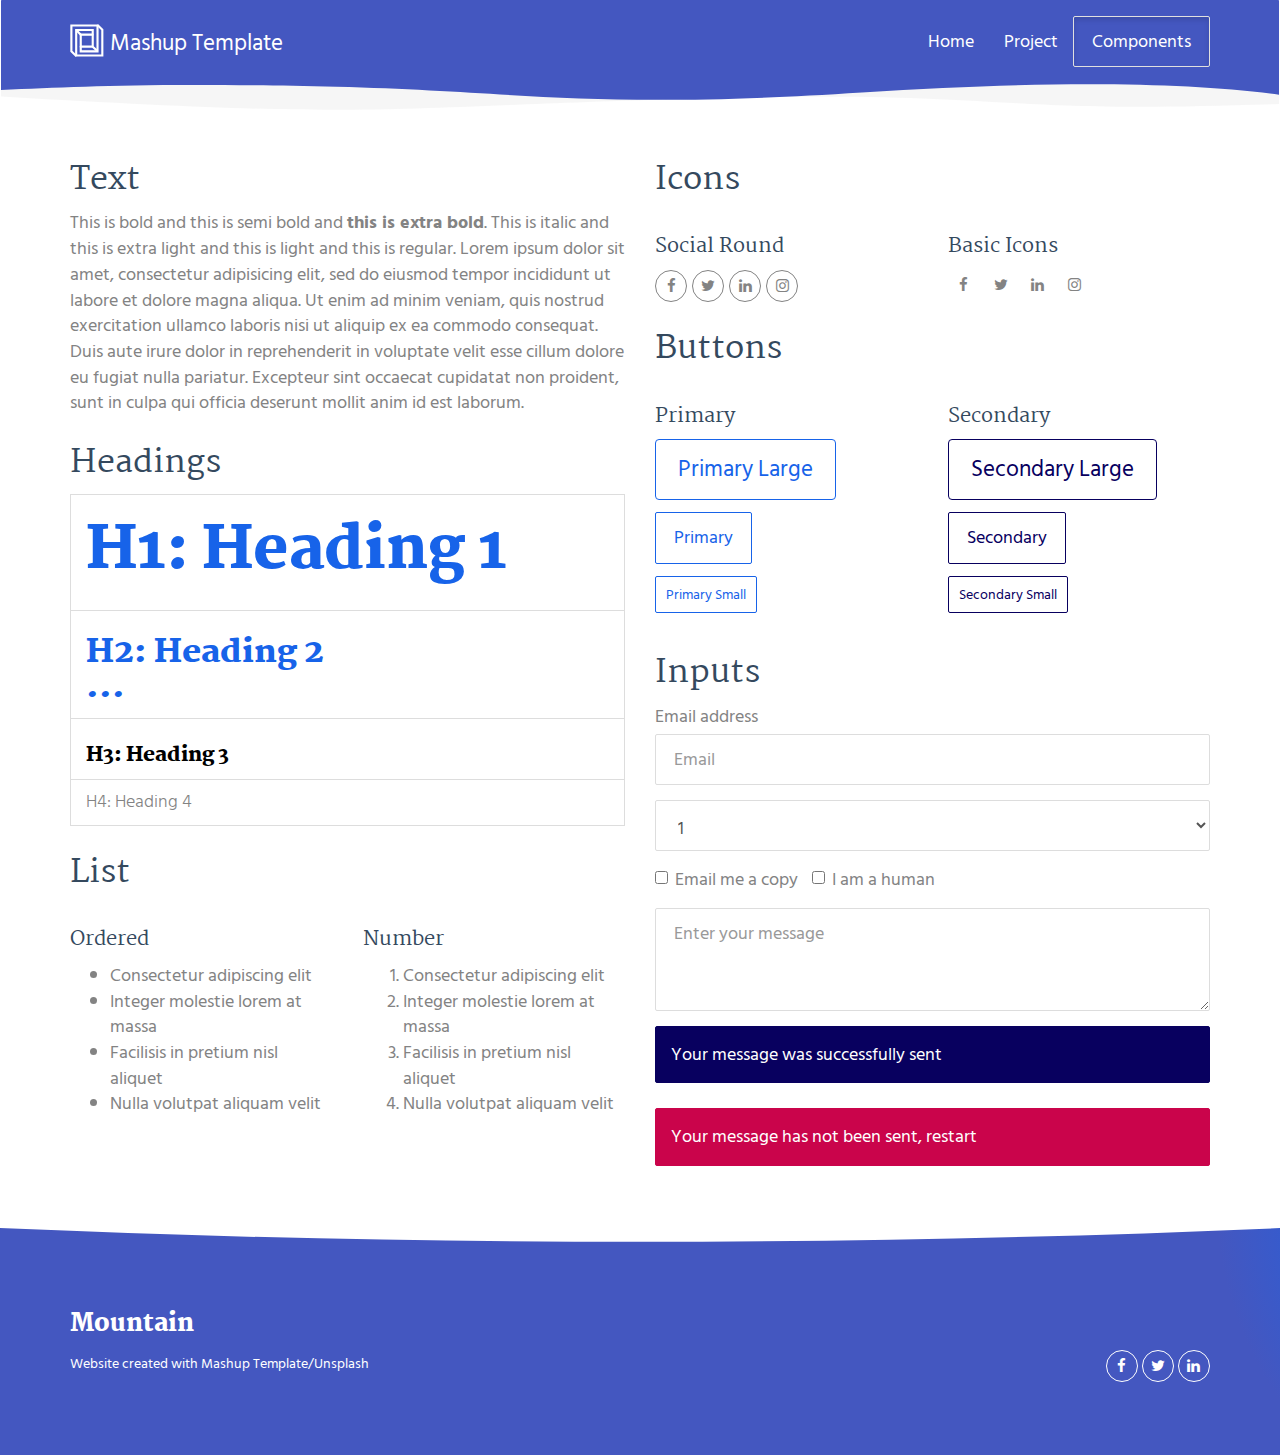
==== components.html @ 663bddb2 "commit 1" ====
<!DOCTYPE html>
<html lang="en">

<head>
  <meta charset="UTF-8">
  <meta content="IE=edge" http-equiv="X-UA-Compatible">
  <meta content="width=device-width,initial-scale=1" name="viewport">
  <meta content="description" name="description">
  <meta name="google" content="notranslate" />
  <meta content="Mashup templates have been developped by Orson.io team" name="author">

  <!-- Disable tap highlight on IE -->
  <meta name="msapplication-tap-highlight" content="no">
  
  
  <link rel="apple-touch-icon" sizes="180x180" href="./assets/apple-icon-180x180.png">
  <link href="./assets/favicon.ico" rel="icon">

  <link href="" rel="stylesheet">


  <title>Title page</title>

<link href="./main.550dcf66.css" rel="stylesheet"></head>

<body> <!-- Add your content of header -->
<header>
  <nav class="navbar navbar-default active">
    <div class="container">
      <div class="navbar-header">
        <button type="button" class="navbar-toggle collapsed" data-toggle="collapse" data-target="#navbar-collapse" aria-expanded="false">
          <span class="sr-only">Toggle navigation</span>
          <span class="icon-bar"></span>
          <span class="icon-bar"></span>
          <span class="icon-bar"></span>
        </button>
        <a class="navbar-brand" href="./index.html" title="">
          <img src="./assets/images/mashup-icon.svg" class="navbar-logo-img" alt="">
          Mashup Template
        </a>
      </div>

      <div class="collapse navbar-collapse" id="navbar-collapse">
        <ul class="nav navbar-nav navbar-right">
          <li><a href="./index.html" title="">Home</a></li>
          <li><a href="./project.html" title="">Project</a></li>
          <li>
            <p>
              <a href="./components.html" class="btn btn-default navbar-btn" title="">Components</a>
            </p>
          </li>

        </ul>
      </div> 
    </div>
  </nav>
</header>

<!-- Add your site or app content here -->
  <div class="container">
    <div class="row">
      <div class="col-xs-12 col-md-6">

        <div class="template-example">
          <h2 class="template-title-example">Text</h2>
          <p>This is bold and this is semi bold and <b>this is extra bold</b>. This is italic and this is extra light and this is light
          and this is regular. Lorem ipsum dolor sit amet, consectetur adipisicing elit, sed do eiusmod
          tempor incididunt ut labore et dolore magna aliqua. Ut enim ad minim veniam,
          quis nostrud exercitation ullamco laboris nisi ut aliquip ex ea commodo
          consequat. Duis aute irure dolor in reprehenderit in voluptate velit esse
          cillum dolore eu fugiat nulla pariatur. Excepteur sint occaecat cupidatat non
          proident, sunt in culpa qui officia deserunt mollit anim id est laborum.
          </p>
        </div>

        <div class="template-example">
          <h2 class="template-title-example">Headings</h2>
          
          <table class="table table-bordered">
            <tr><td><h1>H1: Heading 1</h1></td></tr>
            <tr><td><h2>H2: Heading 2</h2></td></tr>
            <tr><td><h3>H3: Heading 3</h3></td></tr>
            <tr><td><h4>H4: Heading 4</h4></td></tr>
          </table>
        </div>

        <div class="template-example">
          <h2 class="template-title-example">List</h2>
          <div class="row">
            <div class="col-md-6">
              <h3 class="template-title-example">Ordered</h3>
              <ul>
                <li>Consectetur adipiscing elit</li>
                <li>Integer molestie lorem at massa</li>
                <li>Facilisis in pretium nisl aliquet</li>
                <li>Nulla volutpat aliquam velit</li>
              </ul>
            </div>
            <div class="col-md-6">
              <h3 class="template-title-example">Number</h3>
              <ol>
                <li>Consectetur adipiscing elit</li>
                <li>Integer molestie lorem at massa</li>
                <li>Facilisis in pretium nisl aliquet</li>
                <li>Nulla volutpat aliquam velit</li>
              </ol>
            </div>
          </div>
        </div>

        
      </div>

      <div class="col-xs-12 col-md-6">
        <div class="template-example">
          <h2 class="template-title-example">Icons</h2>
          
          <div class="row">
            <div class="col-md-6">
              <h3 class="template-title-example">Social Round</h2>
              <ul class="list-icons">
                <li>
                  <a href="" class="social-round-icon fa-icon">
                    <i class="fa fa-facebook"></i>
                  </a>
                </li>
                <li>
                  <a href="" class="social-round-icon fa-icon">
                    <i class="fa fa-twitter"></i>
                  </a>
                </li>
                <li>
                  <a href="" class="social-round-icon fa-icon">
                    <i class="fa fa-linkedin"></i>
                  </a>
                </li>
                <li>
                  <a href="" class="social-round-icon fa-icon">
                    <i class="fa fa-instagram"></i>
                  </a>
                </li>
              </ul>
            </div>
            <div class="col-md-6">
               <h3 class="template-title-example">Basic Icons</h2>
                <ul class="list-icons">
                  <li>
                    <span class="fa-icon">
                      <i class="fa fa-facebook"></i>
                    </span>
                  </li>
                  <li>
                    <span class="fa-icon">
                      <i class="fa fa-twitter"></i>
                    </span>
                  </li>
                  <li>
                    <span class="fa-icon">
                      <i class="fa fa-linkedin"></i>
                    </span>
                  </li>
                  <li>
                    <span class="fa-icon">
                      <i class="fa fa-instagram"></i>
                    </span>
                  </li>
                </ul>
            </div>

          </div>


          


        </div>

        <div class="template-example">
          <h2 class="template-title-example">Buttons</h2>
          <div class="row">
            <div class="col-md-6">
              <h3 class="template-title-example">Primary</h2>
              <div class="row">
                  <div class="col-md-6">
                  <p><a href="" class="btn btn-primary btn-lg">Primary Large</a></p>
                  <p><a href="" class="btn btn-primary">Primary </a></p>
                  <p><a href="" class="btn btn-primary btn-sm">Primary Small</a></p>
                </div>
              </div>

            </div>

            <div class="col-md-6">
              <h3 class="template-title-example">Secondary</h2>
              <div class="row">
                  <div class="col-md-6">
                  <p><a href="" class="btn btn-info btn-lg">Secondary Large</a></p>
                  <p><a href="" class="btn btn-info">Secondary </a></p>
                  <p><a href="" class="btn btn-info btn-sm">Secondary Small</a></p>
                </div>
              </div>
            </div>
          </div>
        </div>
        
        <div class="template-example">
          <h2 class="template-title-example">Inputs</h2>

            <div class="form-group">
              <label for="exampleInputEmail1">Email address</label>
              <input type="email" class="form-control" id="exampleInputEmail1" placeholder="Email">
            </div>

            <div class="form-group">
              <select class="form-control">
                <option>1</option>
                <option>2</option>
                <option>3</option>
                <option>4</option>
                <option>5</option>
              </select>
            </div>

            <div class="form-group">
              <label class="checkbox-inline">
                <input 
                type="checkbox" id="inlineCheckbox1" value="option1"> Email me a copy
              </label>
              <label class="checkbox-inline">
                <input type="checkbox" id="inlineCheckbox2" value="option2"> I am a human
              </label>
            </div>

            <div class="form-group">
              <textarea class="form-control" rows="3" placeholder="Enter your message"></textarea>
            </div>
            
            <div class="alert alert-success" role="alert">Your message was successfully sent</div>
            <div class="alert alert-danger" role="alert">Your message has not been sent, restart</div>
        </div>




      </div>
    </div>
  </div>

<footer class="footer-container white-text-container">
  <div class="container">
    <div class="row">

     
      <div class="col-xs-12">
        <h3>Mountain</h3>

        <div class="row">
          <div class="col-xs-12 col-sm-7">
            <p><small>Website created with <a href="http://www.mashup-template.com/" title="Create website with free html template">Mashup Template</a>/<a href="https://www.unsplash.com/" title="Beautiful Free Images">Unsplash</a></small>
            </p>
          </div>
          <div class="col-xs-12 col-sm-5">
            <p class="text-right">
              <a href="https://facebook.com/" class="social-round-icon white-round-icon fa-icon" title="">
                <i class="fa fa-facebook" aria-hidden="true"></i>
              </a>
              <a href="https://twitter.com/" class="social-round-icon white-round-icon fa-icon" title="">
                <i class="fa fa-twitter" aria-hidden="true"></i>
              </a>
              <a href="https://www.linkedin.com/" class="social-round-icon white-round-icon fa-icon" title="">
                <i class="fa fa-linkedin" aria-hidden="true"></i>
              </a>
            </p>
          </div>
        </div>
        
        
      </div>
    </div>
  </div>
</footer>

<script>
  document.addEventListener("DOMContentLoaded", function (event) {
    navActivePage();
    scrollRevelation('.reveal');
  });
</script>

<!-- Google Analytics: change UA-XXXXX-X to be your site's ID 

<script>
  (function (i, s, o, g, r, a, m) {
    i['GoogleAnalyticsObject'] = r; i[r] = i[r] || function () {
      (i[r].q = i[r].q || []).push(arguments)
    }, i[r].l = 1 * new Date(); a = s.createElement(o),
      m = s.getElementsByTagName(o)[0]; a.async = 1; a.src = g; m.parentNode.insertBefore(a, m)
  })(window, document, 'script', '//www.google-analytics.com/analytics.js', 'ga');
  ga('create', 'UA-XXXXX-X', 'auto');
  ga('send', 'pageview');
</script>

--> <script type="text/javascript" src="./main.0cf8b554.js"></script></body>

</html>
---- main.550dcf66.css ----
@import url(https://fonts.googleapis.com/css?family=Hind+Siliguri:300,600|Martel:400,900);@import url(https://maxcdn.bootstrapcdn.com/font-awesome/4.7.0/css/font-awesome.min.css);/*!
 * Bootstrap v3.3.7 (http://getbootstrap.com)
 * Copyright 2011-2016 Twitter, Inc.
 * Licensed under MIT (https://github.com/twbs/bootstrap/blob/master/LICENSE)
 */
/*! normalize.css v3.0.3 | MIT License | github.com/necolas/normalize.css */html{font-family:sans-serif;-ms-text-size-adjust:100%;-webkit-text-size-adjust:100%}body{margin:0}article,aside,details,figcaption,figure,footer,header,hgroup,main,menu,nav,section,summary{display:block}audio,canvas,progress,video{display:inline-block;vertical-align:baseline}audio:not([controls]){display:none;height:0}[hidden],template{display:none}a{background-color:transparent}a:active,a:hover{outline:0}abbr[title]{border-bottom:1px dotted}b,strong{font-weight:700}dfn{font-style:italic}h1{font-size:2em;margin:.67em 0}mark{background:#ff0;color:#000}small{font-size:80%}sub,sup{font-size:75%;line-height:0;position:relative;vertical-align:baseline}sup{top:-.5em}sub{bottom:-.25em}img{border:0}svg:not(:root){overflow:hidden}figure{margin:1em 40px}hr{box-sizing:content-box;height:0}pre{overflow:auto}code,kbd,pre,samp{font-family:monospace,monospace;font-size:1em}button,input,optgroup,select,textarea{color:inherit;font:inherit;margin:0}button{overflow:visible}button,select{text-transform:none}button,html input[type=button],input[type=reset],input[type=submit]{-webkit-appearance:button;cursor:pointer}button[disabled],html input[disabled]{cursor:default}button::-moz-focus-inner,input::-moz-focus-inner{border:0;padding:0}input{line-height:normal}input[type=checkbox],input[type=radio]{box-sizing:border-box;padding:0}input[type=number]::-webkit-inner-spin-button,input[type=number]::-webkit-outer-spin-button{height:auto}input[type=search]{-webkit-appearance:textfield;box-sizing:content-box}input[type=search]::-webkit-search-cancel-button,input[type=search]::-webkit-search-decoration{-webkit-appearance:none}fieldset{border:1px solid silver;margin:0 2px;padding:.35em .625em .75em}textarea{overflow:auto}optgroup{font-weight:700}table{border-collapse:collapse;border-spacing:0}td,th{padding:0}

/*! Source: https://github.com/h5bp/html5-boilerplate/blob/master/src/css/main.css */@media print{*,:after,:before{background:transparent!important;color:#000!important;box-shadow:none!important;text-shadow:none!important}a,a:visited{text-decoration:underline}a[href]:after{content:" (" attr(href) ")"}abbr[title]:after{content:" (" attr(title) ")"}a[href^="#"]:after,a[href^="javascript:"]:after{content:""}blockquote,pre{border:1px solid #999;page-break-inside:avoid}thead{display:table-header-group}img,tr{page-break-inside:avoid}img{max-width:100%!important}h2,h3,p{orphans:3;widows:3}h2,h3{page-break-after:avoid}.navbar{display:none}.btn>.caret,.dropup>.btn>.caret{border-top-color:#000!important}.label{border:1px solid #000}.table{border-collapse:collapse!important}.table td,.table th{background-color:#fff!important}.table-bordered td,.table-bordered th{border:1px solid #ddd!important}}*,:after,:before{-webkit-box-sizing:border-box;-moz-box-sizing:border-box;box-sizing:border-box}html{font-size:10px;-webkit-tap-highlight-color:transparent}body{font-family:Hind Siliguri,Helvetica,Arial,sans-serif;font-size:18px;line-height:1.42857;color:#838383;background-color:#fff}button,input,select,textarea{font-family:inherit;font-size:inherit;line-height:inherit}a{color:#1763e9;text-decoration:none}a:focus,a:hover{color:#1045a4;text-decoration:underline}a:focus{outline:5px auto -webkit-focus-ring-color;outline-offset:-2px}figure{margin:0}img{vertical-align:middle}.img-responsive{display:block;max-width:100%;height:auto}.img-rounded{border-radius:4px}.img-thumbnail{padding:4px;line-height:1.42857;background-color:#fff;border:1px solid #ddd;border-radius:2px;-webkit-transition:all .2s ease-in-out;-o-transition:all .2s ease-in-out;transition:all .2s ease-in-out;display:inline-block;max-width:100%;height:auto}.img-circle{border-radius:50%}hr{margin-top:25px;margin-bottom:25px;border:0;border-top:1px solid #eee}.sr-only{position:absolute;width:1px;height:1px;margin:-1px;padding:0;overflow:hidden;clip:rect(0,0,0,0);border:0}.sr-only-focusable:active,.sr-only-focusable:focus{position:static;width:auto;height:auto;margin:0;overflow:visible;clip:auto}[role=button]{cursor:pointer}.h1,.h2,.h3,.h4,.h5,.h6,h1,h2,h3,h4,h5,h6{font-family:Martel,Times New Roman,Times,serif;font-weight:900;line-height:1.1;color:#1763e9}.h1 .small,.h1 small,.h2 .small,.h2 small,.h3 .small,.h3 small,.h4 .small,.h4 small,.h5 .small,.h5 small,.h6 .small,.h6 small,h1 .small,h1 small,h2 .small,h2 small,h3 .small,h3 small,h4 .small,h4 small,h5 .small,h5 small,h6 .small,h6 small{font-weight:400;line-height:1;color:#777}.h1,.h2,.h3,h1,h2,h3{margin-top:25px;margin-bottom:12.5px}.h1 .small,.h1 small,.h2 .small,.h2 small,.h3 .small,.h3 small,h1 .small,h1 small,h2 .small,h2 small,h3 .small,h3 small{font-size:65%}.h4,.h5,.h6,h4,h5,h6{margin-top:12.5px;margin-bottom:12.5px}.h4 .small,.h4 small,.h5 .small,.h5 small,.h6 .small,.h6 small,h4 .small,h4 small,h5 .small,h5 small,h6 .small,h6 small{font-size:75%}.h1,h1{font-size:59px}.h2,h2{font-size:31px}.h3,h3{font-size:24px}.h4,.h5,h4,h5{font-size:18px}.h6,h6{font-size:16px}p{margin:0 0 12.5px}.lead{margin-bottom:25px;font-size:20px;font-weight:300;line-height:1.4}@media (min-width:768px){.lead{font-size:27px}}.small,small{font-size:77%}.mark,mark{background-color:#fcf8e3;padding:.2em}.text-left{text-align:left}.text-right{text-align:right}.text-center{text-align:center}.text-justify{text-align:justify}.text-nowrap{white-space:nowrap}.text-lowercase{text-transform:lowercase}.initialism,.text-uppercase{text-transform:uppercase}.text-capitalize{text-transform:capitalize}.text-muted{color:#777}.text-primary{color:#1763e9}a.text-primary:focus,a.text-primary:hover{color:#124fbb}.text-success{color:#fff}a.text-success:focus,a.text-success:hover{color:#e6e6e6}.text-info{color:#31708f}a.text-info:focus,a.text-info:hover{color:#245269}.text-warning{color:#8a6d3b}a.text-warning:focus,a.text-warning:hover{color:#66512c}.text-danger{color:#fff}a.text-danger:focus,a.text-danger:hover{color:#e6e6e6}.bg-primary{color:#fff;background-color:#1763e9}a.bg-primary:focus,a.bg-primary:hover{background-color:#124fbb}.bg-success{background-color:#08005f}a.bg-success:focus,a.bg-success:hover{background-color:#04002c}.bg-info{background-color:#d9edf7}a.bg-info:focus,a.bg-info:hover{background-color:#afd9ee}.bg-warning{background-color:#fcf8e3}a.bg-warning:focus,a.bg-warning:hover{background-color:#f7ecb5}.bg-danger{background-color:#ca044b}a.bg-danger:focus,a.bg-danger:hover{background-color:#980338}.page-header{padding-bottom:11.5px;margin:50px 0 25px;border-bottom:1px solid #eee}ol,ul{margin-top:0;margin-bottom:12.5px}ol ol,ol ul,ul ol,ul ul{margin-bottom:0}.list-inline,.list-unstyled{padding-left:0;list-style:none}.list-inline{margin-left:-5px}.list-inline>li{display:inline-block;padding-left:5px;padding-right:5px}dl{margin-top:0;margin-bottom:25px}dd,dt{line-height:1.42857}dt{font-weight:700}dd{margin-left:0}.dl-horizontal dd:after,.dl-horizontal dd:before{content:" ";display:table}.dl-horizontal dd:after{clear:both}@media (min-width:768px){.dl-horizontal dt{float:left;width:160px;clear:left;text-align:right;overflow:hidden;text-overflow:ellipsis;white-space:nowrap}.dl-horizontal dd{margin-left:180px}}abbr[data-original-title],abbr[title]{cursor:help;border-bottom:1px dotted #777}.initialism{font-size:90%}blockquote{padding:12.5px 25px;margin:0 0 25px;font-size:22.5px;border-left:5px solid #eee}blockquote ol:last-child,blockquote p:last-child,blockquote ul:last-child{margin-bottom:0}blockquote .small,blockquote footer,blockquote small{display:block;font-size:80%;line-height:1.42857;color:#777}blockquote .small:before,blockquote footer:before,blockquote small:before{content:"\2014   \A0"}.blockquote-reverse,blockquote.pull-right{padding-right:15px;padding-left:0;border-right:5px solid #eee;border-left:0;text-align:right}.blockquote-reverse .small:before,.blockquote-reverse footer:before,.blockquote-reverse small:before,blockquote.pull-right .small:before,blockquote.pull-right footer:before,blockquote.pull-right small:before{content:""}.blockquote-reverse .small:after,.blockquote-reverse footer:after,.blockquote-reverse small:after,blockquote.pull-right .small:after,blockquote.pull-right footer:after,blockquote.pull-right small:after{content:"\A0   \2014"}address{margin-bottom:25px;font-style:normal;line-height:1.42857}code,kbd,pre,samp{font-family:Menlo,Monaco,Consolas,Courier New,monospace}code{color:#c7254e;background-color:#f9f2f4}code,kbd{padding:2px 4px;font-size:90%;border-radius:2px}kbd{color:#fff;background-color:#333;box-shadow:inset 0 -1px 0 rgba(0,0,0,.25)}kbd kbd{padding:0;font-size:100%;font-weight:700;box-shadow:none}pre{display:block;padding:12px;margin:0 0 12.5px;font-size:17px;line-height:1.42857;word-break:break-all;word-wrap:break-word;color:#333;background-color:#f5f5f5;border:1px solid #ccc;border-radius:2px}pre code{padding:0;font-size:inherit;color:inherit;white-space:pre-wrap;background-color:transparent;border-radius:0}.pre-scrollable{max-height:340px;overflow-y:scroll}.container{margin-right:auto;margin-left:auto;padding-left:15px;padding-right:15px}.container:after,.container:before{content:" ";display:table}.container:after{clear:both}@media (min-width:768px){.container{width:750px}}@media (min-width:992px){.container{width:970px}}@media (min-width:1200px){.container{width:1170px}}.container-fluid{margin-right:auto;margin-left:auto;padding-left:15px;padding-right:15px}.container-fluid:after,.container-fluid:before{content:" ";display:table}.container-fluid:after{clear:both}.row{margin-left:-15px;margin-right:-15px}.row:after,.row:before{content:" ";display:table}.row:after{clear:both}.col-lg-1,.col-lg-2,.col-lg-3,.col-lg-4,.col-lg-5,.col-lg-6,.col-lg-7,.col-lg-8,.col-lg-9,.col-lg-10,.col-lg-11,.col-lg-12,.col-md-1,.col-md-2,.col-md-3,.col-md-4,.col-md-5,.col-md-6,.col-md-7,.col-md-8,.col-md-9,.col-md-10,.col-md-11,.col-md-12,.col-sm-1,.col-sm-2,.col-sm-3,.col-sm-4,.col-sm-5,.col-sm-6,.col-sm-7,.col-sm-8,.col-sm-9,.col-sm-10,.col-sm-11,.col-sm-12,.col-xs-1,.col-xs-2,.col-xs-3,.col-xs-4,.col-xs-5,.col-xs-6,.col-xs-7,.col-xs-8,.col-xs-9,.col-xs-10,.col-xs-11,.col-xs-12{position:relative;min-height:1px;padding-left:15px;padding-right:15px}.col-xs-1,.col-xs-2,.col-xs-3,.col-xs-4,.col-xs-5,.col-xs-6,.col-xs-7,.col-xs-8,.col-xs-9,.col-xs-10,.col-xs-11,.col-xs-12{float:left}.col-xs-1{width:8.33333%}.col-xs-2{width:16.66667%}.col-xs-3{width:25%}.col-xs-4{width:33.33333%}.col-xs-5{width:41.66667%}.col-xs-6{width:50%}.col-xs-7{width:58.33333%}.col-xs-8{width:66.66667%}.col-xs-9{width:75%}.col-xs-10{width:83.33333%}.col-xs-11{width:91.66667%}.col-xs-12{width:100%}.col-xs-pull-0{right:auto}.col-xs-pull-1{right:8.33333%}.col-xs-pull-2{right:16.66667%}.col-xs-pull-3{right:25%}.col-xs-pull-4{right:33.33333%}.col-xs-pull-5{right:41.66667%}.col-xs-pull-6{right:50%}.col-xs-pull-7{right:58.33333%}.col-xs-pull-8{right:66.66667%}.col-xs-pull-9{right:75%}.col-xs-pull-10{right:83.33333%}.col-xs-pull-11{right:91.66667%}.col-xs-pull-12{right:100%}.col-xs-push-0{left:auto}.col-xs-push-1{left:8.33333%}.col-xs-push-2{left:16.66667%}.col-xs-push-3{left:25%}.col-xs-push-4{left:33.33333%}.col-xs-push-5{left:41.66667%}.col-xs-push-6{left:50%}.col-xs-push-7{left:58.33333%}.col-xs-push-8{left:66.66667%}.col-xs-push-9{left:75%}.col-xs-push-10{left:83.33333%}.col-xs-push-11{left:91.66667%}.col-xs-push-12{left:100%}.col-xs-offset-0{margin-left:0}.col-xs-offset-1{margin-left:8.33333%}.col-xs-offset-2{margin-left:16.66667%}.col-xs-offset-3{margin-left:25%}.col-xs-offset-4{margin-left:33.33333%}.col-xs-offset-5{margin-left:41.66667%}.col-xs-offset-6{margin-left:50%}.col-xs-offset-7{margin-left:58.33333%}.col-xs-offset-8{margin-left:66.66667%}.col-xs-offset-9{margin-left:75%}.col-xs-offset-10{margin-left:83.33333%}.col-xs-offset-11{margin-left:91.66667%}.col-xs-offset-12{margin-left:100%}@media (min-width:768px){.col-sm-1,.col-sm-2,.col-sm-3,.col-sm-4,.col-sm-5,.col-sm-6,.col-sm-7,.col-sm-8,.col-sm-9,.col-sm-10,.col-sm-11,.col-sm-12{float:left}.col-sm-1{width:8.33333%}.col-sm-2{width:16.66667%}.col-sm-3{width:25%}.col-sm-4{width:33.33333%}.col-sm-5{width:41.66667%}.col-sm-6{width:50%}.col-sm-7{width:58.33333%}.col-sm-8{width:66.66667%}.col-sm-9{width:75%}.col-sm-10{width:83.33333%}.col-sm-11{width:91.66667%}.col-sm-12{width:100%}.col-sm-pull-0{right:auto}.col-sm-pull-1{right:8.33333%}.col-sm-pull-2{right:16.66667%}.col-sm-pull-3{right:25%}.col-sm-pull-4{right:33.33333%}.col-sm-pull-5{right:41.66667%}.col-sm-pull-6{right:50%}.col-sm-pull-7{right:58.33333%}.col-sm-pull-8{right:66.66667%}.col-sm-pull-9{right:75%}.col-sm-pull-10{right:83.33333%}.col-sm-pull-11{right:91.66667%}.col-sm-pull-12{right:100%}.col-sm-push-0{left:auto}.col-sm-push-1{left:8.33333%}.col-sm-push-2{left:16.66667%}.col-sm-push-3{left:25%}.col-sm-push-4{left:33.33333%}.col-sm-push-5{left:41.66667%}.col-sm-push-6{left:50%}.col-sm-push-7{left:58.33333%}.col-sm-push-8{left:66.66667%}.col-sm-push-9{left:75%}.col-sm-push-10{left:83.33333%}.col-sm-push-11{left:91.66667%}.col-sm-push-12{left:100%}.col-sm-offset-0{margin-left:0}.col-sm-offset-1{margin-left:8.33333%}.col-sm-offset-2{margin-left:16.66667%}.col-sm-offset-3{margin-left:25%}.col-sm-offset-4{margin-left:33.33333%}.col-sm-offset-5{margin-left:41.66667%}.col-sm-offset-6{margin-left:50%}.col-sm-offset-7{margin-left:58.33333%}.col-sm-offset-8{margin-left:66.66667%}.col-sm-offset-9{margin-left:75%}.col-sm-offset-10{margin-left:83.33333%}.col-sm-offset-11{margin-left:91.66667%}.col-sm-offset-12{margin-left:100%}}@media (min-width:992px){.col-md-1,.col-md-2,.col-md-3,.col-md-4,.col-md-5,.col-md-6,.col-md-7,.col-md-8,.col-md-9,.col-md-10,.col-md-11,.col-md-12{float:left}.col-md-1{width:8.33333%}.col-md-2{width:16.66667%}.col-md-3{width:25%}.col-md-4{width:33.33333%}.col-md-5{width:41.66667%}.col-md-6{width:50%}.col-md-7{width:58.33333%}.col-md-8{width:66.66667%}.col-md-9{width:75%}.col-md-10{width:83.33333%}.col-md-11{width:91.66667%}.col-md-12{width:100%}.col-md-pull-0{right:auto}.col-md-pull-1{right:8.33333%}.col-md-pull-2{right:16.66667%}.col-md-pull-3{right:25%}.col-md-pull-4{right:33.33333%}.col-md-pull-5{right:41.66667%}.col-md-pull-6{right:50%}.col-md-pull-7{right:58.33333%}.col-md-pull-8{right:66.66667%}.col-md-pull-9{right:75%}.col-md-pull-10{right:83.33333%}.col-md-pull-11{right:91.66667%}.col-md-pull-12{right:100%}.col-md-push-0{left:auto}.col-md-push-1{left:8.33333%}.col-md-push-2{left:16.66667%}.col-md-push-3{left:25%}.col-md-push-4{left:33.33333%}.col-md-push-5{left:41.66667%}.col-md-push-6{left:50%}.col-md-push-7{left:58.33333%}.col-md-push-8{left:66.66667%}.col-md-push-9{left:75%}.col-md-push-10{left:83.33333%}.col-md-push-11{left:91.66667%}.col-md-push-12{left:100%}.col-md-offset-0{margin-left:0}.col-md-offset-1{margin-left:8.33333%}.col-md-offset-2{margin-left:16.66667%}.col-md-offset-3{margin-left:25%}.col-md-offset-4{margin-left:33.33333%}.col-md-offset-5{margin-left:41.66667%}.col-md-offset-6{margin-left:50%}.col-md-offset-7{margin-left:58.33333%}.col-md-offset-8{margin-left:66.66667%}.col-md-offset-9{margin-left:75%}.col-md-offset-10{margin-left:83.33333%}.col-md-offset-11{margin-left:91.66667%}.col-md-offset-12{margin-left:100%}}@media (min-width:1200px){.col-lg-1,.col-lg-2,.col-lg-3,.col-lg-4,.col-lg-5,.col-lg-6,.col-lg-7,.col-lg-8,.col-lg-9,.col-lg-10,.col-lg-11,.col-lg-12{float:left}.col-lg-1{width:8.33333%}.col-lg-2{width:16.66667%}.col-lg-3{width:25%}.col-lg-4{width:33.33333%}.col-lg-5{width:41.66667%}.col-lg-6{width:50%}.col-lg-7{width:58.33333%}.col-lg-8{width:66.66667%}.col-lg-9{width:75%}.col-lg-10{width:83.33333%}.col-lg-11{width:91.66667%}.col-lg-12{width:100%}.col-lg-pull-0{right:auto}.col-lg-pull-1{right:8.33333%}.col-lg-pull-2{right:16.66667%}.col-lg-pull-3{right:25%}.col-lg-pull-4{right:33.33333%}.col-lg-pull-5{right:41.66667%}.col-lg-pull-6{right:50%}.col-lg-pull-7{right:58.33333%}.col-lg-pull-8{right:66.66667%}.col-lg-pull-9{right:75%}.col-lg-pull-10{right:83.33333%}.col-lg-pull-11{right:91.66667%}.col-lg-pull-12{right:100%}.col-lg-push-0{left:auto}.col-lg-push-1{left:8.33333%}.col-lg-push-2{left:16.66667%}.col-lg-push-3{left:25%}.col-lg-push-4{left:33.33333%}.col-lg-push-5{left:41.66667%}.col-lg-push-6{left:50%}.col-lg-push-7{left:58.33333%}.col-lg-push-8{left:66.66667%}.col-lg-push-9{left:75%}.col-lg-push-10{left:83.33333%}.col-lg-push-11{left:91.66667%}.col-lg-push-12{left:100%}.col-lg-offset-0{margin-left:0}.col-lg-offset-1{margin-left:8.33333%}.col-lg-offset-2{margin-left:16.66667%}.col-lg-offset-3{margin-left:25%}.col-lg-offset-4{margin-left:33.33333%}.col-lg-offset-5{margin-left:41.66667%}.col-lg-offset-6{margin-left:50%}.col-lg-offset-7{margin-left:58.33333%}.col-lg-offset-8{margin-left:66.66667%}.col-lg-offset-9{margin-left:75%}.col-lg-offset-10{margin-left:83.33333%}.col-lg-offset-11{margin-left:91.66667%}.col-lg-offset-12{margin-left:100%}}table{background-color:transparent}caption{padding-top:8px;padding-bottom:8px;color:#777}caption,th{text-align:left}.table{width:100%;max-width:100%;margin-bottom:25px}.table>tbody>tr>td,.table>tbody>tr>th,.table>tfoot>tr>td,.table>tfoot>tr>th,.table>thead>tr>td,.table>thead>tr>th{padding:8px;line-height:1.42857;vertical-align:top;border-top:1px solid #ddd}.table>thead>tr>th{vertical-align:bottom;border-bottom:2px solid #ddd}.table>caption+thead>tr:first-child>td,.table>caption+thead>tr:first-child>th,.table>colgroup+thead>tr:first-child>td,.table>colgroup+thead>tr:first-child>th,.table>thead:first-child>tr:first-child>td,.table>thead:first-child>tr:first-child>th{border-top:0}.table>tbody+tbody{border-top:2px solid #ddd}.table .table{background-color:#fff}.table-condensed>tbody>tr>td,.table-condensed>tbody>tr>th,.table-condensed>tfoot>tr>td,.table-condensed>tfoot>tr>th,.table-condensed>thead>tr>td,.table-condensed>thead>tr>th{padding:5px}.table-bordered,.table-bordered>tbody>tr>td,.table-bordered>tbody>tr>th,.table-bordered>tfoot>tr>td,.table-bordered>tfoot>tr>th,.table-bordered>thead>tr>td,.table-bordered>thead>tr>th{border:1px solid #ddd}.table-bordered>thead>tr>td,.table-bordered>thead>tr>th{border-bottom-width:2px}.table-striped>tbody>tr:nth-of-type(odd){background-color:#f9f9f9}.table-hover>tbody>tr:hover{background-color:#f5f5f5}table col[class*=col-]{position:static;float:none;display:table-column}table td[class*=col-],table th[class*=col-]{position:static;float:none;display:table-cell}.table>tbody>tr.active>td,.table>tbody>tr.active>th,.table>tbody>tr>td.active,.table>tbody>tr>th.active,.table>tfoot>tr.active>td,.table>tfoot>tr.active>th,.table>tfoot>tr>td.active,.table>tfoot>tr>th.active,.table>thead>tr.active>td,.table>thead>tr.active>th,.table>thead>tr>td.active,.table>thead>tr>th.active{background-color:#f5f5f5}.table-hover>tbody>tr.active:hover>td,.table-hover>tbody>tr.active:hover>th,.table-hover>tbody>tr:hover>.active,.table-hover>tbody>tr>td.active:hover,.table-hover>tbody>tr>th.active:hover{background-color:#e8e8e8}.table>tbody>tr.success>td,.table>tbody>tr.success>th,.table>tbody>tr>td.success,.table>tbody>tr>th.success,.table>tfoot>tr.success>td,.table>tfoot>tr.success>th,.table>tfoot>tr>td.success,.table>tfoot>tr>th.success,.table>thead>tr.success>td,.table>thead>tr.success>th,.table>thead>tr>td.success,.table>thead>tr>th.success{background-color:#08005f}.table-hover>tbody>tr.success:hover>td,.table-hover>tbody>tr.success:hover>th,.table-hover>tbody>tr:hover>.success,.table-hover>tbody>tr>td.success:hover,.table-hover>tbody>tr>th.success:hover{background-color:#060046}.table>tbody>tr.info>td,.table>tbody>tr.info>th,.table>tbody>tr>td.info,.table>tbody>tr>th.info,.table>tfoot>tr.info>td,.table>tfoot>tr.info>th,.table>tfoot>tr>td.info,.table>tfoot>tr>th.info,.table>thead>tr.info>td,.table>thead>tr.info>th,.table>thead>tr>td.info,.table>thead>tr>th.info{background-color:#d9edf7}.table-hover>tbody>tr.info:hover>td,.table-hover>tbody>tr.info:hover>th,.table-hover>tbody>tr:hover>.info,.table-hover>tbody>tr>td.info:hover,.table-hover>tbody>tr>th.info:hover{background-color:#c4e3f3}.table>tbody>tr.warning>td,.table>tbody>tr.warning>th,.table>tbody>tr>td.warning,.table>tbody>tr>th.warning,.table>tfoot>tr.warning>td,.table>tfoot>tr.warning>th,.table>tfoot>tr>td.warning,.table>tfoot>tr>th.warning,.table>thead>tr.warning>td,.table>thead>tr.warning>th,.table>thead>tr>td.warning,.table>thead>tr>th.warning{background-color:#fcf8e3}.table-hover>tbody>tr.warning:hover>td,.table-hover>tbody>tr.warning:hover>th,.table-hover>tbody>tr:hover>.warning,.table-hover>tbody>tr>td.warning:hover,.table-hover>tbody>tr>th.warning:hover{background-color:#faf2cc}.table>tbody>tr.danger>td,.table>tbody>tr.danger>th,.table>tbody>tr>td.danger,.table>tbody>tr>th.danger,.table>tfoot>tr.danger>td,.table>tfoot>tr.danger>th,.table>tfoot>tr>td.danger,.table>tfoot>tr>th.danger,.table>thead>tr.danger>td,.table>thead>tr.danger>th,.table>thead>tr>td.danger,.table>thead>tr>th.danger{background-color:#ca044b}.table-hover>tbody>tr.danger:hover>td,.table-hover>tbody>tr.danger:hover>th,.table-hover>tbody>tr:hover>.danger,.table-hover>tbody>tr>td.danger:hover,.table-hover>tbody>tr>th.danger:hover{background-color:#b10442}.table-responsive{overflow-x:auto;min-height:.01%}@media screen and (max-width:767px){.table-responsive{width:100%;margin-bottom:18.75px;overflow-y:hidden;-ms-overflow-style:-ms-autohiding-scrollbar;border:1px solid #ddd}.table-responsive>.table{margin-bottom:0}.table-responsive>.table>tbody>tr>td,.table-responsive>.table>tbody>tr>th,.table-responsive>.table>tfoot>tr>td,.table-responsive>.table>tfoot>tr>th,.table-responsive>.table>thead>tr>td,.table-responsive>.table>thead>tr>th{white-space:nowrap}.table-responsive>.table-bordered{border:0}.table-responsive>.table-bordered>tbody>tr>td:first-child,.table-responsive>.table-bordered>tbody>tr>th:first-child,.table-responsive>.table-bordered>tfoot>tr>td:first-child,.table-responsive>.table-bordered>tfoot>tr>th:first-child,.table-responsive>.table-bordered>thead>tr>td:first-child,.table-responsive>.table-bordered>thead>tr>th:first-child{border-left:0}.table-responsive>.table-bordered>tbody>tr>td:last-child,.table-responsive>.table-bordered>tbody>tr>th:last-child,.table-responsive>.table-bordered>tfoot>tr>td:last-child,.table-responsive>.table-bordered>tfoot>tr>th:last-child,.table-responsive>.table-bordered>thead>tr>td:last-child,.table-responsive>.table-bordered>thead>tr>th:last-child{border-right:0}.table-responsive>.table-bordered>tbody>tr:last-child>td,.table-responsive>.table-bordered>tbody>tr:last-child>th,.table-responsive>.table-bordered>tfoot>tr:last-child>td,.table-responsive>.table-bordered>tfoot>tr:last-child>th{border-bottom:0}}fieldset{margin:0;min-width:0}fieldset,legend{padding:0;border:0}legend{display:block;width:100%;margin-bottom:25px;font-size:27px;line-height:inherit;color:#333;border-bottom:1px solid #e5e5e5}label{display:inline-block;max-width:100%;margin-bottom:5px;font-weight:700}input[type=search]{-webkit-box-sizing:border-box;-moz-box-sizing:border-box;box-sizing:border-box}input[type=checkbox],input[type=radio]{margin:4px 0 0;margin-top:1px\9;line-height:normal}input[type=file]{display:block}input[type=range]{display:block;width:100%}select[multiple],select[size]{height:auto}input[type=checkbox]:focus,input[type=file]:focus,input[type=radio]:focus{outline:5px auto -webkit-focus-ring-color;outline-offset:-2px}output{padding-top:13px}.form-control,output{display:block;font-size:18px;line-height:1.42857;color:#555}.form-control{width:100%;height:51px;padding:12px 18px;background-color:#fff;background-image:none;border:1px solid #ddd;border-radius:2px;-webkit-box-shadow:inset 0 1px 1px rgba(0,0,0,.075);box-shadow:inset 0 1px 1px rgba(0,0,0,.075);-webkit-transition:border-color .15s ease-in-out,box-shadow .15s ease-in-out;-o-transition:border-color ease-in-out .15s,box-shadow ease-in-out .15s;transition:border-color .15s ease-in-out,box-shadow .15s ease-in-out}.form-control:focus{border-color:#66afe9;-webkit-box-shadow:inset 0 1px 1px rgba(0,0,0,.075),0 0 8px rgba(102,175,233,.6);box-shadow:inset 0 1px 1px rgba(0,0,0,.075),0 0 8px rgba(102,175,233,.6)}.form-control::-moz-placeholder{color:#999;opacity:1}.form-control:-ms-input-placeholder{color:#999}.form-control::-webkit-input-placeholder{color:#999}.form-control::-ms-expand{border:0;background-color:transparent}.form-control[disabled],.form-control[readonly],fieldset[disabled] .form-control{background-color:#eee;opacity:1}.form-control[disabled],fieldset[disabled] .form-control{cursor:not-allowed}textarea.form-control{height:auto}input[type=search]{-webkit-appearance:none}@media screen and (-webkit-min-device-pixel-ratio:0){input[type=date].form-control,input[type=datetime-local].form-control,input[type=month].form-control,input[type=time].form-control{line-height:51px}.input-group-sm>.input-group-btn>input[type=date].btn,.input-group-sm>.input-group-btn>input[type=datetime-local].btn,.input-group-sm>.input-group-btn>input[type=month].btn,.input-group-sm>.input-group-btn>input[type=time].btn,.input-group-sm>input[type=date].form-control,.input-group-sm>input[type=date].input-group-addon,.input-group-sm>input[type=datetime-local].form-control,.input-group-sm>input[type=datetime-local].input-group-addon,.input-group-sm>input[type=month].form-control,.input-group-sm>input[type=month].input-group-addon,.input-group-sm>input[type=time].form-control,.input-group-sm>input[type=time].input-group-addon,.input-group-sm input[type=date],.input-group-sm input[type=datetime-local],.input-group-sm input[type=month],.input-group-sm input[type=time],input[type=date].input-sm,input[type=datetime-local].input-sm,input[type=month].input-sm,input[type=time].input-sm{line-height:37px}.input-group-lg>.input-group-btn>input[type=date].btn,.input-group-lg>.input-group-btn>input[type=datetime-local].btn,.input-group-lg>.input-group-btn>input[type=month].btn,.input-group-lg>.input-group-btn>input[type=time].btn,.input-group-lg>input[type=date].form-control,.input-group-lg>input[type=date].input-group-addon,.input-group-lg>input[type=datetime-local].form-control,.input-group-lg>input[type=datetime-local].input-group-addon,.input-group-lg>input[type=month].form-control,.input-group-lg>input[type=month].input-group-addon,.input-group-lg>input[type=time].form-control,.input-group-lg>input[type=time].input-group-addon,.input-group-lg input[type=date],.input-group-lg input[type=datetime-local],.input-group-lg input[type=month],.input-group-lg input[type=time],input[type=date].input-lg,input[type=datetime-local].input-lg,input[type=month].input-lg,input[type=time].input-lg{line-height:61px}}.form-group{margin-bottom:15px}.checkbox,.radio{position:relative;display:block;margin-top:10px;margin-bottom:10px}.checkbox label,.radio label{min-height:25px;padding-left:20px;margin-bottom:0;font-weight:400;cursor:pointer}.checkbox-inline input[type=checkbox],.checkbox input[type=checkbox],.radio-inline input[type=radio],.radio input[type=radio]{position:absolute;margin-left:-20px;margin-top:4px\9}.checkbox+.checkbox,.radio+.radio{margin-top:-5px}.checkbox-inline,.radio-inline{position:relative;display:inline-block;padding-left:20px;margin-bottom:0;vertical-align:middle;font-weight:400;cursor:pointer}.checkbox-inline+.checkbox-inline,.radio-inline+.radio-inline{margin-top:0;margin-left:10px}.checkbox-inline.disabled,.checkbox.disabled label,.radio-inline.disabled,.radio.disabled label,fieldset[disabled] .checkbox-inline,fieldset[disabled] .checkbox label,fieldset[disabled] .radio-inline,fieldset[disabled] .radio label,fieldset[disabled] input[type=checkbox],fieldset[disabled] input[type=radio],input[type=checkbox].disabled,input[type=checkbox][disabled],input[type=radio].disabled,input[type=radio][disabled]{cursor:not-allowed}.form-control-static{padding-top:13px;padding-bottom:13px;margin-bottom:0;min-height:43px}.form-control-static.input-lg,.form-control-static.input-sm,.input-group-lg>.form-control-static.form-control,.input-group-lg>.form-control-static.input-group-addon,.input-group-lg>.input-group-btn>.form-control-static.btn,.input-group-sm>.form-control-static.form-control,.input-group-sm>.form-control-static.input-group-addon,.input-group-sm>.input-group-btn>.form-control-static.btn{padding-left:0;padding-right:0}.input-group-sm>.form-control,.input-group-sm>.input-group-addon,.input-group-sm>.input-group-btn>.btn,.input-sm{height:37px;padding:7px 10px;font-size:14px;line-height:1.5;border-radius:2px}.input-group-sm>.input-group-btn>select.btn,.input-group-sm>select.form-control,.input-group-sm>select.input-group-addon,select.input-sm{height:37px;line-height:37px}.input-group-sm>.input-group-btn>select[multiple].btn,.input-group-sm>.input-group-btn>textarea.btn,.input-group-sm>select[multiple].form-control,.input-group-sm>select[multiple].input-group-addon,.input-group-sm>textarea.form-control,.input-group-sm>textarea.input-group-addon,select[multiple].input-sm,textarea.input-sm{height:auto}.form-group-sm .form-control{height:37px;padding:7px 10px;font-size:14px;line-height:1.5;border-radius:2px}.form-group-sm select.form-control{height:37px;line-height:37px}.form-group-sm select[multiple].form-control,.form-group-sm textarea.form-control{height:auto}.form-group-sm .form-control-static{height:37px;min-height:39px;padding:8px 10px;font-size:14px;line-height:1.5}.input-group-lg>.form-control,.input-group-lg>.input-group-addon,.input-group-lg>.input-group-btn>.btn,.input-lg{height:61px;padding:14px 22px;font-size:23px;line-height:1.33333;border-radius:4px}.input-group-lg>.input-group-btn>select.btn,.input-group-lg>select.form-control,.input-group-lg>select.input-group-addon,select.input-lg{height:61px;line-height:61px}.input-group-lg>.input-group-btn>select[multiple].btn,.input-group-lg>.input-group-btn>textarea.btn,.input-group-lg>select[multiple].form-control,.input-group-lg>select[multiple].input-group-addon,.input-group-lg>textarea.form-control,.input-group-lg>textarea.input-group-addon,select[multiple].input-lg,textarea.input-lg{height:auto}.form-group-lg .form-control{height:61px;padding:14px 22px;font-size:23px;line-height:1.33333;border-radius:4px}.form-group-lg select.form-control{height:61px;line-height:61px}.form-group-lg select[multiple].form-control,.form-group-lg textarea.form-control{height:auto}.form-group-lg .form-control-static{height:61px;min-height:48px;padding:15px 22px;font-size:23px;line-height:1.33333}.has-feedback{position:relative}.has-feedback .form-control{padding-right:63.75px}.form-control-feedback{position:absolute;top:0;right:0;z-index:2;display:block;width:51px;height:51px;line-height:51px;text-align:center;pointer-events:none}.form-group-lg .form-control+.form-control-feedback,.input-group-lg+.form-control-feedback,.input-group-lg>.form-control+.form-control-feedback,.input-group-lg>.input-group-addon+.form-control-feedback,.input-group-lg>.input-group-btn>.btn+.form-control-feedback,.input-lg+.form-control-feedback{width:61px;height:61px;line-height:61px}.form-group-sm .form-control+.form-control-feedback,.input-group-sm+.form-control-feedback,.input-group-sm>.form-control+.form-control-feedback,.input-group-sm>.input-group-addon+.form-control-feedback,.input-group-sm>.input-group-btn>.btn+.form-control-feedback,.input-sm+.form-control-feedback{width:37px;height:37px;line-height:37px}.has-success .checkbox,.has-success .checkbox-inline,.has-success.checkbox-inline label,.has-success.checkbox label,.has-success .control-label,.has-success .help-block,.has-success .radio,.has-success .radio-inline,.has-success.radio-inline label,.has-success.radio label{color:#fff}.has-success .form-control{border-color:#fff;-webkit-box-shadow:inset 0 1px 1px rgba(0,0,0,.075);box-shadow:inset 0 1px 1px rgba(0,0,0,.075)}.has-success .form-control:focus{border-color:#e6e6e6;-webkit-box-shadow:inset 0 1px 1px rgba(0,0,0,.075),0 0 6px #fff;box-shadow:inset 0 1px 1px rgba(0,0,0,.075),0 0 6px #fff}.has-success .input-group-addon{color:#fff;border-color:#fff;background-color:#08005f}.has-success .form-control-feedback{color:#fff}.has-warning .checkbox,.has-warning .checkbox-inline,.has-warning.checkbox-inline label,.has-warning.checkbox label,.has-warning .control-label,.has-warning .help-block,.has-warning .radio,.has-warning .radio-inline,.has-warning.radio-inline label,.has-warning.radio label{color:#8a6d3b}.has-warning .form-control{border-color:#8a6d3b;-webkit-box-shadow:inset 0 1px 1px rgba(0,0,0,.075);box-shadow:inset 0 1px 1px rgba(0,0,0,.075)}.has-warning .form-control:focus{border-color:#66512c;-webkit-box-shadow:inset 0 1px 1px rgba(0,0,0,.075),0 0 6px #c0a16b;box-shadow:inset 0 1px 1px rgba(0,0,0,.075),0 0 6px #c0a16b}.has-warning .input-group-addon{color:#8a6d3b;border-color:#8a6d3b;background-color:#fcf8e3}.has-warning .form-control-feedback{color:#8a6d3b}.has-error .checkbox,.has-error .checkbox-inline,.has-error.checkbox-inline label,.has-error.checkbox label,.has-error .control-label,.has-error .help-block,.has-error .radio,.has-error .radio-inline,.has-error.radio-inline label,.has-error.radio label{color:#fff}.has-error .form-control{border-color:#fff;-webkit-box-shadow:inset 0 1px 1px rgba(0,0,0,.075);box-shadow:inset 0 1px 1px rgba(0,0,0,.075)}.has-error .form-control:focus{border-color:#e6e6e6;-webkit-box-shadow:inset 0 1px 1px rgba(0,0,0,.075),0 0 6px #fff;box-shadow:inset 0 1px 1px rgba(0,0,0,.075),0 0 6px #fff}.has-error .input-group-addon{color:#fff;border-color:#fff;background-color:#ca044b}.has-error .form-control-feedback{color:#fff}.has-feedback label~.form-control-feedback{top:30px}.has-feedback label.sr-only~.form-control-feedback{top:0}.help-block{display:block;margin-top:5px;margin-bottom:10px;color:#c3c3c3}@media (min-width:768px){.form-inline .form-group{display:inline-block;margin-bottom:0;vertical-align:middle}.form-inline .form-control{display:inline-block;width:auto;vertical-align:middle}.form-inline .form-control-static{display:inline-block}.form-inline .input-group{display:inline-table;vertical-align:middle}.form-inline .input-group .form-control,.form-inline .input-group .input-group-addon,.form-inline .input-group .input-group-btn{width:auto}.form-inline .input-group>.form-control{width:100%}.form-inline .control-label{margin-bottom:0;vertical-align:middle}.form-inline .checkbox,.form-inline .radio{display:inline-block;margin-top:0;margin-bottom:0;vertical-align:middle}.form-inline .checkbox label,.form-inline .radio label{padding-left:0}.form-inline .checkbox input[type=checkbox],.form-inline .radio input[type=radio]{position:relative;margin-left:0}.form-inline .has-feedback .form-control-feedback{top:0}}.form-horizontal .checkbox,.form-horizontal .checkbox-inline,.form-horizontal .radio,.form-horizontal .radio-inline{margin-top:0;margin-bottom:0;padding-top:13px}.form-horizontal .checkbox,.form-horizontal .radio{min-height:38px}.form-horizontal .form-group{margin-left:-15px;margin-right:-15px}.form-horizontal .form-group:after,.form-horizontal .form-group:before{content:" ";display:table}.form-horizontal .form-group:after{clear:both}@media (min-width:768px){.form-horizontal .control-label{text-align:right;margin-bottom:0;padding-top:13px}}.form-horizontal .has-feedback .form-control-feedback{right:15px}@media (min-width:768px){.form-horizontal .form-group-lg .control-label{padding-top:15px;font-size:23px}}@media (min-width:768px){.form-horizontal .form-group-sm .control-label{padding-top:8px;font-size:14px}}.btn{display:inline-block;margin-bottom:0;font-weight:400;text-align:center;vertical-align:middle;touch-action:manipulation;cursor:pointer;background-image:none;border:1px solid transparent;white-space:nowrap;padding:12px 18px;font-size:18px;line-height:1.42857;border-radius:2px;-webkit-user-select:none;-moz-user-select:none;-ms-user-select:none;user-select:none}.btn.active.focus,.btn.active:focus,.btn.focus,.btn:active.focus,.btn:active:focus,.btn:focus{outline:5px auto -webkit-focus-ring-color;outline-offset:-2px}.btn.focus,.btn:focus,.btn:hover{color:#fff;text-decoration:none}.btn.active,.btn:active{outline:0;background-image:none;-webkit-box-shadow:inset 0 3px 5px rgba(0,0,0,.125);box-shadow:inset 0 3px 5px rgba(0,0,0,.125)}.btn.disabled,.btn[disabled],fieldset[disabled] .btn{cursor:not-allowed;opacity:.65;filter:alpha(opacity=65);-webkit-box-shadow:none;box-shadow:none}a.btn.disabled,fieldset[disabled] a.btn{pointer-events:none}.btn-default{color:#fff;background-color:transparent;border-color:#fff}.btn-default.focus,.btn-default:focus{color:#fff;background-color:transparent;border-color:#bfbfbf}.btn-default.active,.btn-default:active,.btn-default:hover,.open>.btn-default.dropdown-toggle{color:#fff;background-color:transparent;border-color:#e0e0e0}.btn-default.active.focus,.btn-default.active:focus,.btn-default.active:hover,.btn-default:active.focus,.btn-default:active:focus,.btn-default:active:hover,.open>.btn-default.dropdown-toggle.focus,.open>.btn-default.dropdown-toggle:focus,.open>.btn-default.dropdown-toggle:hover{color:#fff;background-color:transparent;border-color:#bfbfbf}.btn-default.active,.btn-default:active,.open>.btn-default.dropdown-toggle{background-image:none}.btn-default.disabled.focus,.btn-default.disabled:focus,.btn-default.disabled:hover,.btn-default[disabled].focus,.btn-default[disabled]:focus,.btn-default[disabled]:hover,fieldset[disabled] .btn-default.focus,fieldset[disabled] .btn-default:focus,fieldset[disabled] .btn-default:hover{background-color:transparent;border-color:#fff}.btn-default .badge{color:transparent;background-color:#fff}.btn-primary{color:#1763e9;background-color:transparent;border-color:#1763e9}.btn-primary.focus,.btn-primary:focus{color:#1763e9;background-color:transparent;border-color:#0b3275}.btn-primary.active,.btn-primary:active,.btn-primary:hover,.open>.btn-primary.dropdown-toggle{color:#1763e9;background-color:transparent;border-color:#114bb2}.btn-primary.active.focus,.btn-primary.active:focus,.btn-primary.active:hover,.btn-primary:active.focus,.btn-primary:active:focus,.btn-primary:active:hover,.open>.btn-primary.dropdown-toggle.focus,.open>.btn-primary.dropdown-toggle:focus,.open>.btn-primary.dropdown-toggle:hover{color:#1763e9;background-color:transparent;border-color:#0b3275}.btn-primary.active,.btn-primary:active,.open>.btn-primary.dropdown-toggle{background-image:none}.btn-primary.disabled.focus,.btn-primary.disabled:focus,.btn-primary.disabled:hover,.btn-primary[disabled].focus,.btn-primary[disabled]:focus,.btn-primary[disabled]:hover,fieldset[disabled] .btn-primary.focus,fieldset[disabled] .btn-primary:focus,fieldset[disabled] .btn-primary:hover{background-color:transparent;border-color:#1763e9}.btn-primary .badge{color:transparent;background-color:#1763e9}.btn-success{color:#5cb85c;background-color:transparent;border-color:#5cb85c}.btn-success.focus,.btn-success:focus{color:#5cb85c;background-color:transparent;border-color:#2d672d}.btn-success.active,.btn-success:active,.btn-success:hover,.open>.btn-success.dropdown-toggle{color:#5cb85c;background-color:transparent;border-color:#419641}.btn-success.active.focus,.btn-success.active:focus,.btn-success.active:hover,.btn-success:active.focus,.btn-success:active:focus,.btn-success:active:hover,.open>.btn-success.dropdown-toggle.focus,.open>.btn-success.dropdown-toggle:focus,.open>.btn-success.dropdown-toggle:hover{color:#5cb85c;background-color:transparent;border-color:#2d672d}.btn-success.active,.btn-success:active,.open>.btn-success.dropdown-toggle{background-image:none}.btn-success.disabled.focus,.btn-success.disabled:focus,.btn-success.disabled:hover,.btn-success[disabled].focus,.btn-success[disabled]:focus,.btn-success[disabled]:hover,fieldset[disabled] .btn-success.focus,fieldset[disabled] .btn-success:focus,fieldset[disabled] .btn-success:hover{background-color:transparent;border-color:#5cb85c}.btn-success .badge{color:transparent;background-color:#5cb85c}.btn-info{border-color:#08005f}.btn-info,.btn-info.focus,.btn-info:focus{color:#08005f;background-color:transparent}.btn-info.focus,.btn-info:focus{border-color:#000}.btn-info.active,.btn-info:active,.btn-info:hover,.open>.btn-info.dropdown-toggle{color:#08005f;background-color:transparent;border-color:#030022}.btn-info.active.focus,.btn-info.active:focus,.btn-info.active:hover,.btn-info:active.focus,.btn-info:active:focus,.btn-info:active:hover,.open>.btn-info.dropdown-toggle.focus,.open>.btn-info.dropdown-toggle:focus,.open>.btn-info.dropdown-toggle:hover{color:#08005f;background-color:transparent;border-color:#000}.btn-info.active,.btn-info:active,.open>.btn-info.dropdown-toggle{background-image:none}.btn-info.disabled.focus,.btn-info.disabled:focus,.btn-info.disabled:hover,.btn-info[disabled].focus,.btn-info[disabled]:focus,.btn-info[disabled]:hover,fieldset[disabled] .btn-info.focus,fieldset[disabled] .btn-info:focus,fieldset[disabled] .btn-info:hover{background-color:transparent;border-color:#08005f}.btn-info .badge{color:transparent;background-color:#08005f}.btn-warning{color:#f0ad4e;background-color:transparent;border-color:#f0ad4e}.btn-warning.focus,.btn-warning:focus{color:#f0ad4e;background-color:transparent;border-color:#b06d0f}.btn-warning.active,.btn-warning:active,.btn-warning:hover,.open>.btn-warning.dropdown-toggle{color:#f0ad4e;background-color:transparent;border-color:#eb9316}.btn-warning.active.focus,.btn-warning.active:focus,.btn-warning.active:hover,.btn-warning:active.focus,.btn-warning:active:focus,.btn-warning:active:hover,.open>.btn-warning.dropdown-toggle.focus,.open>.btn-warning.dropdown-toggle:focus,.open>.btn-warning.dropdown-toggle:hover{color:#f0ad4e;background-color:transparent;border-color:#b06d0f}.btn-warning.active,.btn-warning:active,.open>.btn-warning.dropdown-toggle{background-image:none}.btn-warning.disabled.focus,.btn-warning.disabled:focus,.btn-warning.disabled:hover,.btn-warning[disabled].focus,.btn-warning[disabled]:focus,.btn-warning[disabled]:hover,fieldset[disabled] .btn-warning.focus,fieldset[disabled] .btn-warning:focus,fieldset[disabled] .btn-warning:hover{background-color:transparent;border-color:#f0ad4e}.btn-warning .badge{color:transparent;background-color:#f0ad4e}.btn-danger{color:#d9534f;background-color:transparent;border-color:#d9534f}.btn-danger.focus,.btn-danger:focus{color:#d9534f;background-color:transparent;border-color:#8b211e}.btn-danger.active,.btn-danger:active,.btn-danger:hover,.open>.btn-danger.dropdown-toggle{color:#d9534f;background-color:transparent;border-color:#c12e2a}.btn-danger.active.focus,.btn-danger.active:focus,.btn-danger.active:hover,.btn-danger:active.focus,.btn-danger:active:focus,.btn-danger:active:hover,.open>.btn-danger.dropdown-toggle.focus,.open>.btn-danger.dropdown-toggle:focus,.open>.btn-danger.dropdown-toggle:hover{color:#d9534f;background-color:transparent;border-color:#8b211e}.btn-danger.active,.btn-danger:active,.open>.btn-danger.dropdown-toggle{background-image:none}.btn-danger.disabled.focus,.btn-danger.disabled:focus,.btn-danger.disabled:hover,.btn-danger[disabled].focus,.btn-danger[disabled]:focus,.btn-danger[disabled]:hover,fieldset[disabled] .btn-danger.focus,fieldset[disabled] .btn-danger:focus,fieldset[disabled] .btn-danger:hover{background-color:transparent;border-color:#d9534f}.btn-danger .badge{color:transparent;background-color:#d9534f}.btn-link{color:#1763e9;font-weight:400;border-radius:0}.btn-link,.btn-link.active,.btn-link:active,.btn-link[disabled],fieldset[disabled] .btn-link{background-color:transparent;-webkit-box-shadow:none;box-shadow:none}.btn-link,.btn-link:active,.btn-link:focus,.btn-link:hover{border-color:transparent}.btn-link:focus,.btn-link:hover{color:#1045a4;text-decoration:underline;background-color:transparent}.btn-link[disabled]:focus,.btn-link[disabled]:hover,fieldset[disabled] .btn-link:focus,fieldset[disabled] .btn-link:hover{color:#777;text-decoration:none}.btn-group-lg>.btn,.btn-lg{padding:14px 22px;font-size:23px;line-height:1.33333;border-radius:4px}.btn-group-sm>.btn,.btn-sm{padding:7px 10px;font-size:14px;line-height:1.5;border-radius:2px}.btn-group-xs>.btn,.btn-xs{padding:1px 5px;font-size:14px;line-height:1.5;border-radius:2px}.btn-block{display:block;width:100%}.btn-block+.btn-block{margin-top:5px}input[type=button].btn-block,input[type=reset].btn-block,input[type=submit].btn-block{width:100%}.fade{opacity:0;-webkit-transition:opacity .15s linear;-o-transition:opacity .15s linear;transition:opacity .15s linear}.fade.in{opacity:1}.collapse{display:none}.collapse.in{display:block}tr.collapse.in{display:table-row}tbody.collapse.in{display:table-row-group}.collapsing{position:relative;height:0;overflow:hidden;-webkit-transition-property:height,visibility;transition-property:height,visibility;-webkit-transition-duration:.35s;transition-duration:.35s;-webkit-transition-timing-function:ease;transition-timing-function:ease}.caret{display:inline-block;width:0;height:0;margin-left:2px;vertical-align:middle;border-top:4px dashed;border-top:4px solid\9;border-right:4px solid transparent;border-left:4px solid transparent}.dropdown,.dropup{position:relative}.dropdown-toggle:focus{outline:0}.dropdown-menu{position:absolute;top:100%;left:0;z-index:1000;display:none;float:left;min-width:160px;padding:5px 0;margin:2px 0 0;list-style:none;font-size:18px;text-align:left;background-color:#fff;border:1px solid #ccc;border:1px solid rgba(0,0,0,.15);border-radius:2px;-webkit-box-shadow:0 6px 12px rgba(0,0,0,.175);box-shadow:0 6px 12px rgba(0,0,0,.175);background-clip:padding-box}.dropdown-menu.pull-right{right:0;left:auto}.dropdown-menu .divider{height:1px;margin:11.5px 0;overflow:hidden;background-color:#e5e5e5}.dropdown-menu>li>a{display:block;padding:3px 20px;clear:both;font-weight:400;line-height:1.42857;color:#333;white-space:nowrap}.dropdown-menu>li>a:focus,.dropdown-menu>li>a:hover{text-decoration:none;color:#262626;background-color:#f5f5f5}.dropdown-menu>.active>a,.dropdown-menu>.active>a:focus,.dropdown-menu>.active>a:hover{color:#fff;text-decoration:none;outline:0;background-color:#1763e9}.dropdown-menu>.disabled>a,.dropdown-menu>.disabled>a:focus,.dropdown-menu>.disabled>a:hover{color:#777}.dropdown-menu>.disabled>a:focus,.dropdown-menu>.disabled>a:hover{text-decoration:none;background-color:transparent;background-image:none;filter:progid:DXImageTransform.Microsoft.gradient(enabled = false);cursor:not-allowed}.open>.dropdown-menu{display:block}.open>a{outline:0}.dropdown-menu-right{left:auto;right:0}.dropdown-menu-left{left:0;right:auto}.dropdown-header{display:block;padding:3px 20px;font-size:14px;line-height:1.42857;color:#777;white-space:nowrap}.dropdown-backdrop{position:fixed;left:0;right:0;bottom:0;top:0;z-index:990}.pull-right>.dropdown-menu{right:0;left:auto}.dropup .caret,.navbar-fixed-bottom .dropdown .caret{border-top:0;border-bottom:4px dashed;border-bottom:4px solid\9;content:""}.dropup .dropdown-menu,.navbar-fixed-bottom .dropdown .dropdown-menu{top:auto;bottom:100%;margin-bottom:2px}@media (min-width:768px){.navbar-right .dropdown-menu{right:0;left:auto}.navbar-right .dropdown-menu-left{left:0;right:auto}}.btn-group,.btn-group-vertical{position:relative;display:inline-block;vertical-align:middle}.btn-group-vertical>.btn,.btn-group>.btn{position:relative;float:left}.btn-group-vertical>.btn.active,.btn-group-vertical>.btn:active,.btn-group-vertical>.btn:focus,.btn-group-vertical>.btn:hover,.btn-group>.btn.active,.btn-group>.btn:active,.btn-group>.btn:focus,.btn-group>.btn:hover{z-index:2}.btn-group .btn+.btn,.btn-group .btn+.btn-group,.btn-group .btn-group+.btn,.btn-group .btn-group+.btn-group{margin-left:-1px}.btn-toolbar{margin-left:-5px}.btn-toolbar:after,.btn-toolbar:before{content:" ";display:table}.btn-toolbar:after{clear:both}.btn-toolbar .btn,.btn-toolbar .btn-group,.btn-toolbar .input-group{float:left}.btn-toolbar>.btn,.btn-toolbar>.btn-group,.btn-toolbar>.input-group{margin-left:5px}.btn-group>.btn:not(:first-child):not(:last-child):not(.dropdown-toggle){border-radius:0}.btn-group>.btn:first-child{margin-left:0}.btn-group>.btn:first-child:not(:last-child):not(.dropdown-toggle){border-bottom-right-radius:0;border-top-right-radius:0}.btn-group>.btn:last-child:not(:first-child),.btn-group>.dropdown-toggle:not(:first-child){border-bottom-left-radius:0;border-top-left-radius:0}.btn-group>.btn-group{float:left}.btn-group>.btn-group:not(:first-child):not(:last-child)>.btn{border-radius:0}.btn-group>.btn-group:first-child:not(:last-child)>.btn:last-child,.btn-group>.btn-group:first-child:not(:last-child)>.dropdown-toggle{border-bottom-right-radius:0;border-top-right-radius:0}.btn-group>.btn-group:last-child:not(:first-child)>.btn:first-child{border-bottom-left-radius:0;border-top-left-radius:0}.btn-group .dropdown-toggle:active,.btn-group.open .dropdown-toggle{outline:0}.btn-group>.btn+.dropdown-toggle{padding-left:8px;padding-right:8px}.btn-group-lg.btn-group>.btn+.dropdown-toggle,.btn-group>.btn-lg+.dropdown-toggle{padding-left:12px;padding-right:12px}.btn-group.open .dropdown-toggle{-webkit-box-shadow:inset 0 3px 5px rgba(0,0,0,.125);box-shadow:inset 0 3px 5px rgba(0,0,0,.125)}.btn-group.open .dropdown-toggle.btn-link{-webkit-box-shadow:none;box-shadow:none}.btn .caret{margin-left:0}.btn-group-lg>.btn .caret,.btn-lg .caret{border-width:5px 5px 0;border-bottom-width:0}.dropup .btn-group-lg>.btn .caret,.dropup .btn-lg .caret{border-width:0 5px 5px}.btn-group-vertical>.btn,.btn-group-vertical>.btn-group,.btn-group-vertical>.btn-group>.btn{display:block;float:none;width:100%;max-width:100%}.btn-group-vertical>.btn-group:after,.btn-group-vertical>.btn-group:before{content:" ";display:table}.btn-group-vertical>.btn-group:after{clear:both}.btn-group-vertical>.btn-group>.btn{float:none}.btn-group-vertical>.btn+.btn,.btn-group-vertical>.btn+.btn-group,.btn-group-vertical>.btn-group+.btn,.btn-group-vertical>.btn-group+.btn-group{margin-top:-1px;margin-left:0}.btn-group-vertical>.btn:not(:first-child):not(:last-child){border-radius:0}.btn-group-vertical>.btn:first-child:not(:last-child){border-top-right-radius:2px;border-top-left-radius:2px;border-bottom-right-radius:0;border-bottom-left-radius:0}.btn-group-vertical>.btn:last-child:not(:first-child){border-top-right-radius:0;border-top-left-radius:0;border-bottom-right-radius:2px;border-bottom-left-radius:2px}.btn-group-vertical>.btn-group:not(:first-child):not(:last-child)>.btn{border-radius:0}.btn-group-vertical>.btn-group:first-child:not(:last-child)>.btn:last-child,.btn-group-vertical>.btn-group:first-child:not(:last-child)>.dropdown-toggle{border-bottom-right-radius:0;border-bottom-left-radius:0}.btn-group-vertical>.btn-group:last-child:not(:first-child)>.btn:first-child{border-top-right-radius:0;border-top-left-radius:0}.btn-group-justified{display:table;width:100%;table-layout:fixed;border-collapse:separate}.btn-group-justified>.btn,.btn-group-justified>.btn-group{float:none;display:table-cell;width:1%}.btn-group-justified>.btn-group .btn{width:100%}.btn-group-justified>.btn-group .dropdown-menu{left:auto}[data-toggle=buttons]>.btn-group>.btn input[type=checkbox],[data-toggle=buttons]>.btn-group>.btn input[type=radio],[data-toggle=buttons]>.btn input[type=checkbox],[data-toggle=buttons]>.btn input[type=radio]{position:absolute;clip:rect(0,0,0,0);pointer-events:none}.input-group{position:relative;display:table;border-collapse:separate}.input-group[class*=col-]{float:none;padding-left:0;padding-right:0}.input-group .form-control{position:relative;z-index:2;float:left;width:100%;margin-bottom:0}.input-group .form-control:focus{z-index:3}.input-group-addon,.input-group-btn,.input-group .form-control{display:table-cell}.input-group-addon:not(:first-child):not(:last-child),.input-group-btn:not(:first-child):not(:last-child),.input-group .form-control:not(:first-child):not(:last-child){border-radius:0}.input-group-addon,.input-group-btn{width:1%;white-space:nowrap;vertical-align:middle}.input-group-addon{padding:12px 18px;font-size:18px;font-weight:400;line-height:1;color:#555;text-align:center;background-color:#eee;border:1px solid #ddd;border-radius:2px}.input-group-addon.input-sm,.input-group-sm>.input-group-addon,.input-group-sm>.input-group-btn>.input-group-addon.btn{padding:7px 10px;font-size:14px;border-radius:2px}.input-group-addon.input-lg,.input-group-lg>.input-group-addon,.input-group-lg>.input-group-btn>.input-group-addon.btn{padding:14px 22px;font-size:23px;border-radius:4px}.input-group-addon input[type=checkbox],.input-group-addon input[type=radio]{margin-top:0}.input-group-addon:first-child,.input-group-btn:first-child>.btn,.input-group-btn:first-child>.btn-group>.btn,.input-group-btn:first-child>.dropdown-toggle,.input-group-btn:last-child>.btn-group:not(:last-child)>.btn,.input-group-btn:last-child>.btn:not(:last-child):not(.dropdown-toggle),.input-group .form-control:first-child{border-bottom-right-radius:0;border-top-right-radius:0}.input-group-addon:first-child{border-right:0}.input-group-addon:last-child,.input-group-btn:first-child>.btn-group:not(:first-child)>.btn,.input-group-btn:first-child>.btn:not(:first-child),.input-group-btn:last-child>.btn,.input-group-btn:last-child>.btn-group>.btn,.input-group-btn:last-child>.dropdown-toggle,.input-group .form-control:last-child{border-bottom-left-radius:0;border-top-left-radius:0}.input-group-addon:last-child{border-left:0}.input-group-btn{font-size:0;white-space:nowrap}.input-group-btn,.input-group-btn>.btn{position:relative}.input-group-btn>.btn+.btn{margin-left:-1px}.input-group-btn>.btn:active,.input-group-btn>.btn:focus,.input-group-btn>.btn:hover{z-index:2}.input-group-btn:first-child>.btn,.input-group-btn:first-child>.btn-group{margin-right:-1px}.input-group-btn:last-child>.btn,.input-group-btn:last-child>.btn-group{z-index:2;margin-left:-1px}.nav{margin-bottom:0;padding-left:0;list-style:none}.nav:after,.nav:before{content:" ";display:table}.nav:after{clear:both}.nav>li,.nav>li>a{position:relative;display:block}.nav>li>a{padding:10px 15px}.nav>li>a:focus,.nav>li>a:hover{text-decoration:none;background-color:#eee}.nav>li.disabled>a{color:#777}.nav>li.disabled>a:focus,.nav>li.disabled>a:hover{color:#777;text-decoration:none;background-color:transparent;cursor:not-allowed}.nav .open>a,.nav .open>a:focus,.nav .open>a:hover{background-color:#eee;border-color:#1763e9}.nav .nav-divider{height:1px;margin:11.5px 0;overflow:hidden;background-color:#e5e5e5}.nav>li>a>img{max-width:none}.nav-tabs{border-bottom:1px solid #ddd}.nav-tabs>li{float:left;margin-bottom:-1px}.nav-tabs>li>a{margin-right:2px;line-height:1.42857;border:1px solid transparent;border-radius:2px 2px 0 0}.nav-tabs>li>a:hover{border-color:#eee #eee #ddd}.nav-tabs>li.active>a,.nav-tabs>li.active>a:focus,.nav-tabs>li.active>a:hover{color:#555;background-color:#fff;border:1px solid #ddd;border-bottom-color:transparent;cursor:default}.nav-pills>li{float:left}.nav-pills>li>a{border-radius:2px}.nav-pills>li+li{margin-left:2px}.nav-pills>li.active>a,.nav-pills>li.active>a:focus,.nav-pills>li.active>a:hover{color:#fff;background-color:#1763e9}.nav-stacked>li{float:none}.nav-stacked>li+li{margin-top:2px;margin-left:0}.nav-justified,.nav-tabs.nav-justified{width:100%}.nav-justified>li,.nav-tabs.nav-justified>li{float:none}.nav-justified>li>a,.nav-tabs.nav-justified>li>a{text-align:center;margin-bottom:5px}.nav-justified>.dropdown .dropdown-menu{top:auto;left:auto}@media (min-width:768px){.nav-justified>li,.nav-tabs.nav-justified>li{display:table-cell;width:1%}.nav-justified>li>a,.nav-tabs.nav-justified>li>a{margin-bottom:0}}.nav-tabs-justified,.nav-tabs.nav-justified{border-bottom:0}.nav-tabs-justified>li>a,.nav-tabs.nav-justified>li>a{margin-right:0;border-radius:2px}.nav-tabs-justified>.active>a,.nav-tabs-justified>.active>a:focus,.nav-tabs-justified>.active>a:hover,.nav-tabs.nav-justified>.active>a,.nav-tabs.nav-justified>.active>a:focus,.nav-tabs.nav-justified>.active>a:hover{border:1px solid #ddd}@media (min-width:768px){.nav-tabs-justified>li>a,.nav-tabs.nav-justified>li>a{border-bottom:1px solid #ddd;border-radius:2px 2px 0 0}.nav-tabs-justified>.active>a,.nav-tabs-justified>.active>a:focus,.nav-tabs-justified>.active>a:hover,.nav-tabs.nav-justified>.active>a,.nav-tabs.nav-justified>.active>a:focus,.nav-tabs.nav-justified>.active>a:hover{border-bottom-color:#fff}}.tab-content>.tab-pane{display:none}.tab-content>.active{display:block}.nav-tabs .dropdown-menu{margin-top:-1px;border-top-right-radius:0;border-top-left-radius:0}.navbar{position:relative;min-height:80px;margin-bottom:25px;border:1px solid transparent}.navbar:after,.navbar:before{content:" ";display:table}.navbar:after{clear:both}@media (min-width:768px){.navbar{border-radius:2px}}.navbar-header:after,.navbar-header:before{content:" ";display:table}.navbar-header:after{clear:both}@media (min-width:768px){.navbar-header{float:left}}.navbar-collapse{overflow-x:visible;padding-right:15px;padding-left:15px;border-top:1px solid transparent;box-shadow:inset 0 1px 0 hsla(0,0%,100%,.1);-webkit-overflow-scrolling:touch}.navbar-collapse:after,.navbar-collapse:before{content:" ";display:table}.navbar-collapse:after{clear:both}.navbar-collapse.in{overflow-y:auto}@media (min-width:768px){.navbar-collapse{width:auto;border-top:0;box-shadow:none}.navbar-collapse.collapse{display:block!important;height:auto!important;padding-bottom:0;overflow:visible!important}.navbar-collapse.in{overflow-y:visible}.navbar-fixed-bottom .navbar-collapse,.navbar-fixed-top .navbar-collapse,.navbar-static-top .navbar-collapse{padding-left:0;padding-right:0}}.navbar-fixed-bottom .navbar-collapse,.navbar-fixed-top .navbar-collapse{max-height:340px}@media (max-device-width:480px) and (orientation:landscape){.navbar-fixed-bottom .navbar-collapse,.navbar-fixed-top .navbar-collapse{max-height:200px}}.container-fluid>.navbar-collapse,.container-fluid>.navbar-header,.container>.navbar-collapse,.container>.navbar-header{margin-right:-15px;margin-left:-15px}@media (min-width:768px){.container-fluid>.navbar-collapse,.container-fluid>.navbar-header,.container>.navbar-collapse,.container>.navbar-header{margin-right:0;margin-left:0}}.navbar-static-top{z-index:1000;border-width:0 0 1px}@media (min-width:768px){.navbar-static-top{border-radius:0}}.navbar-fixed-bottom,.navbar-fixed-top{position:fixed;right:0;left:0;z-index:1030}@media (min-width:768px){.navbar-fixed-bottom,.navbar-fixed-top{border-radius:0}}.navbar-fixed-top{top:0;border-width:0 0 1px}.navbar-fixed-bottom{bottom:0;margin-bottom:0;border-width:1px 0 0}.navbar-brand{float:left;padding:27.5px 15px;font-size:23px;line-height:25px;height:80px}.navbar-brand:focus,.navbar-brand:hover{text-decoration:none}.navbar-brand>img{display:block}@media (min-width:768px){.navbar>.container-fluid .navbar-brand,.navbar>.container .navbar-brand{margin-left:-15px}}.navbar-toggle{position:relative;float:right;margin-right:15px;padding:9px 10px;margin-top:23px;margin-bottom:23px;background-color:transparent;background-image:none;border:1px solid transparent;border-radius:2px}.navbar-toggle:focus{outline:0}.navbar-toggle .icon-bar{display:block;width:22px;height:2px;border-radius:1px}.navbar-toggle .icon-bar+.icon-bar{margin-top:4px}@media (min-width:768px){.navbar-toggle{display:none}}.navbar-nav{margin:13.75px -15px}.navbar-nav>li>a{padding-top:10px;padding-bottom:10px;line-height:25px}@media (max-width:767px){.navbar-nav .open .dropdown-menu{position:static;float:none;width:auto;margin-top:0;background-color:transparent;border:0;box-shadow:none}.navbar-nav .open .dropdown-menu .dropdown-header,.navbar-nav .open .dropdown-menu>li>a{padding:5px 15px 5px 25px}.navbar-nav .open .dropdown-menu>li>a{line-height:25px}.navbar-nav .open .dropdown-menu>li>a:focus,.navbar-nav .open .dropdown-menu>li>a:hover{background-image:none}}@media (min-width:768px){.navbar-nav{float:left;margin:0}.navbar-nav>li{float:left}.navbar-nav>li>a{padding-top:27.5px;padding-bottom:27.5px}}.navbar-form{margin:14.5px -15px;padding:10px 15px;border-top:1px solid transparent;border-bottom:1px solid transparent;-webkit-box-shadow:inset 0 1px 0 hsla(0,0%,100%,.1),0 1px 0 hsla(0,0%,100%,.1);box-shadow:inset 0 1px 0 hsla(0,0%,100%,.1),0 1px 0 hsla(0,0%,100%,.1)}@media (min-width:768px){.navbar-form .form-group{display:inline-block;margin-bottom:0;vertical-align:middle}.navbar-form .form-control{display:inline-block;width:auto;vertical-align:middle}.navbar-form .form-control-static{display:inline-block}.navbar-form .input-group{display:inline-table;vertical-align:middle}.navbar-form .input-group .form-control,.navbar-form .input-group .input-group-addon,.navbar-form .input-group .input-group-btn{width:auto}.navbar-form .input-group>.form-control{width:100%}.navbar-form .control-label{margin-bottom:0;vertical-align:middle}.navbar-form .checkbox,.navbar-form .radio{display:inline-block;margin-top:0;margin-bottom:0;vertical-align:middle}.navbar-form .checkbox label,.navbar-form .radio label{padding-left:0}.navbar-form .checkbox input[type=checkbox],.navbar-form .radio input[type=radio]{position:relative;margin-left:0}.navbar-form .has-feedback .form-control-feedback{top:0}}@media (max-width:767px){.navbar-form .form-group{margin-bottom:5px}.navbar-form .form-group:last-child{margin-bottom:0}}@media (min-width:768px){.navbar-form{width:auto;border:0;margin-left:0;margin-right:0;padding-top:0;padding-bottom:0;-webkit-box-shadow:none;box-shadow:none}}.navbar-nav>li>.dropdown-menu{margin-top:0;border-top-right-radius:0;border-top-left-radius:0}.navbar-fixed-bottom .navbar-nav>li>.dropdown-menu{margin-bottom:0;border-top-right-radius:2px;border-top-left-radius:2px;border-bottom-right-radius:0;border-bottom-left-radius:0}.navbar-btn{margin-top:14.5px;margin-bottom:14.5px}.btn-group-sm>.navbar-btn.btn,.navbar-btn.btn-sm{margin-top:21.5px;margin-bottom:21.5px}.btn-group-xs>.navbar-btn.btn,.navbar-btn.btn-xs{margin-top:29px;margin-bottom:29px}.navbar-text{margin-top:27.5px;margin-bottom:27.5px}@media (min-width:768px){.navbar-text{float:left;margin-left:15px;margin-right:15px}}@media (min-width:768px){.navbar-left{float:left!important}.navbar-right{float:right!important;margin-right:-15px}.navbar-right~.navbar-right{margin-right:0}}.navbar-default{background-color:transparent;border-color:transparent}.navbar-default .navbar-brand{color:#fff}.navbar-default .navbar-brand:focus,.navbar-default .navbar-brand:hover{color:#e6e6e6;background-color:transparent}.navbar-default .navbar-text{color:#838383}.navbar-default .navbar-nav>li>a{color:#fff}.navbar-default .navbar-nav>li>a:focus,.navbar-default .navbar-nav>li>a:hover{color:#e6e6e6;background-color:transparent}.navbar-default .navbar-nav>.active>a,.navbar-default .navbar-nav>.active>a:focus,.navbar-default .navbar-nav>.active>a:hover{color:#fff;background-color:transparent}.navbar-default .navbar-nav>.disabled>a,.navbar-default .navbar-nav>.disabled>a:focus,.navbar-default .navbar-nav>.disabled>a:hover{color:#ccc;background-color:transparent}.navbar-default .navbar-toggle{border-color:#ddd}.navbar-default .navbar-toggle:focus,.navbar-default .navbar-toggle:hover{background-color:#ddd}.navbar-default .navbar-toggle .icon-bar{background-color:#888}.navbar-default .navbar-collapse,.navbar-default .navbar-form{border-color:transparent}.navbar-default .navbar-nav>.open>a,.navbar-default .navbar-nav>.open>a:focus,.navbar-default .navbar-nav>.open>a:hover{background-color:transparent;color:#fff}@media (max-width:767px){.navbar-default .navbar-nav .open .dropdown-menu>li>a{color:#fff}.navbar-default .navbar-nav .open .dropdown-menu>li>a:focus,.navbar-default .navbar-nav .open .dropdown-menu>li>a:hover{color:#e6e6e6;background-color:transparent}.navbar-default .navbar-nav .open .dropdown-menu>.active>a,.navbar-default .navbar-nav .open .dropdown-menu>.active>a:focus,.navbar-default .navbar-nav .open .dropdown-menu>.active>a:hover{color:#fff;background-color:transparent}.navbar-default .navbar-nav .open .dropdown-menu>.disabled>a,.navbar-default .navbar-nav .open .dropdown-menu>.disabled>a:focus,.navbar-default .navbar-nav .open .dropdown-menu>.disabled>a:hover{color:#ccc;background-color:transparent}}.navbar-default .navbar-link{color:#fff}.navbar-default .navbar-link:hover{color:#e6e6e6}.navbar-default .btn-link{color:#fff}.navbar-default .btn-link:focus,.navbar-default .btn-link:hover{color:#e6e6e6}.navbar-default .btn-link[disabled]:focus,.navbar-default .btn-link[disabled]:hover,fieldset[disabled] .navbar-default .btn-link:focus,fieldset[disabled] .navbar-default .btn-link:hover{color:#ccc}.navbar-inverse{background-color:#222;border-color:#1763e9}.navbar-inverse .navbar-brand{color:#fff}.navbar-inverse .navbar-brand:focus,.navbar-inverse .navbar-brand:hover{color:#fff;background-color:transparent}.navbar-inverse .navbar-nav>li>a,.navbar-inverse .navbar-text{color:#fff}.navbar-inverse .navbar-nav>li>a:focus,.navbar-inverse .navbar-nav>li>a:hover{color:#fff;background-color:transparent}.navbar-inverse .navbar-nav>.active>a,.navbar-inverse .navbar-nav>.active>a:focus,.navbar-inverse .navbar-nav>.active>a:hover{color:#fff;background-color:#090909}.navbar-inverse .navbar-nav>.disabled>a,.navbar-inverse .navbar-nav>.disabled>a:focus,.navbar-inverse .navbar-nav>.disabled>a:hover{color:#444;background-color:transparent}.navbar-inverse .navbar-toggle{border-color:#333}.navbar-inverse .navbar-toggle:focus,.navbar-inverse .navbar-toggle:hover{background-color:#333}.navbar-inverse .navbar-toggle .icon-bar{background-color:#fff}.navbar-inverse .navbar-collapse,.navbar-inverse .navbar-form{border-color:#101010}.navbar-inverse .navbar-nav>.open>a,.navbar-inverse .navbar-nav>.open>a:focus,.navbar-inverse .navbar-nav>.open>a:hover{background-color:#090909;color:#fff}@media (max-width:767px){.navbar-inverse .navbar-nav .open .dropdown-menu>.dropdown-header{border-color:#1763e9}.navbar-inverse .navbar-nav .open .dropdown-menu .divider{background-color:#1763e9}.navbar-inverse .navbar-nav .open .dropdown-menu>li>a{color:#fff}.navbar-inverse .navbar-nav .open .dropdown-menu>li>a:focus,.navbar-inverse .navbar-nav .open .dropdown-menu>li>a:hover{color:#fff;background-color:transparent}.navbar-inverse .navbar-nav .open .dropdown-menu>.active>a,.navbar-inverse .navbar-nav .open .dropdown-menu>.active>a:focus,.navbar-inverse .navbar-nav .open .dropdown-menu>.active>a:hover{color:#fff;background-color:#090909}.navbar-inverse .navbar-nav .open .dropdown-menu>.disabled>a,.navbar-inverse .navbar-nav .open .dropdown-menu>.disabled>a:focus,.navbar-inverse .navbar-nav .open .dropdown-menu>.disabled>a:hover{color:#444;background-color:transparent}}.navbar-inverse .btn-link,.navbar-inverse .btn-link:focus,.navbar-inverse .btn-link:hover,.navbar-inverse .navbar-link,.navbar-inverse .navbar-link:hover{color:#fff}.navbar-inverse .btn-link[disabled]:focus,.navbar-inverse .btn-link[disabled]:hover,fieldset[disabled] .navbar-inverse .btn-link:focus,fieldset[disabled] .navbar-inverse .btn-link:hover{color:#444}.label{display:inline;padding:.2em .6em .3em;font-size:75%;font-weight:700;line-height:1;color:#fff;text-align:center;white-space:nowrap;vertical-align:baseline;border-radius:.25em}.label:empty{display:none}.btn .label{position:relative;top:-1px}a.label:focus,a.label:hover{color:#fff;text-decoration:none;cursor:pointer}.label-default{background-color:#777}.label-default[href]:focus,.label-default[href]:hover{background-color:#5e5e5e}.label-primary{background-color:#1763e9}.label-primary[href]:focus,.label-primary[href]:hover{background-color:#124fbb}.label-success{background-color:#5cb85c}.label-success[href]:focus,.label-success[href]:hover{background-color:#449d44}.label-info{background-color:#08005f}.label-info[href]:focus,.label-info[href]:hover{background-color:#04002c}.label-warning{background-color:#f0ad4e}.label-warning[href]:focus,.label-warning[href]:hover{background-color:#ec971f}.label-danger{background-color:#d9534f}.label-danger[href]:focus,.label-danger[href]:hover{background-color:#c9302c}.badge{display:inline-block;min-width:10px;padding:3px 7px;font-size:14px;font-weight:700;color:#fff;line-height:1;vertical-align:middle;white-space:nowrap;text-align:center;background-color:#777;border-radius:10px}.badge:empty{display:none}.btn .badge{position:relative;top:-1px}.btn-group-xs>.btn .badge,.btn-xs .badge{top:0;padding:1px 5px}.list-group-item.active>.badge,.nav-pills>.active>a>.badge{color:#1763e9;background-color:#fff}.list-group-item>.badge{float:right}.list-group-item>.badge+.badge{margin-right:5px}.nav-pills>li>a>.badge{margin-left:3px}a.badge:focus,a.badge:hover{color:#fff;text-decoration:none;cursor:pointer}.alert{padding:15px;margin-bottom:25px;border:1px solid transparent;border-radius:2px}.alert h4{margin-top:0;color:inherit}.alert .alert-link{font-weight:700}.alert>p,.alert>ul{margin-bottom:0}.alert>p+p{margin-top:5px}.alert-dismissable,.alert-dismissible{padding-right:35px}.alert-dismissable .close,.alert-dismissible .close{position:relative;top:-2px;right:-21px;color:inherit}.alert-success{background-color:#08005f;border-color:#08005f;color:#fff}.alert-success hr{border-top-color:#060046}.alert-success .alert-link{color:#e6e6e6}.alert-info{background-color:#d9edf7;border-color:#bce8f1;color:#31708f}.alert-info hr{border-top-color:#a6e1ec}.alert-info .alert-link{color:#245269}.alert-warning{background-color:#fcf8e3;border-color:#faebcc;color:#8a6d3b}.alert-warning hr{border-top-color:#f7e1b5}.alert-warning .alert-link{color:#66512c}.alert-danger{background-color:#ca044b;border-color:#ca044b;color:#fff}.alert-danger hr{border-top-color:#b10442}.alert-danger .alert-link{color:#e6e6e6}.embed-responsive{position:relative;display:block;height:0;padding:0;overflow:hidden}.embed-responsive .embed-responsive-item,.embed-responsive embed,.embed-responsive iframe,.embed-responsive object,.embed-responsive video{position:absolute;top:0;left:0;bottom:0;height:100%;width:100%;border:0}.embed-responsive-16by9{padding-bottom:56.25%}.embed-responsive-4by3{padding-bottom:75%}.close{float:right;font-size:27px;font-weight:700;line-height:1;color:#000;text-shadow:0 1px 0 #fff;opacity:.2;filter:alpha(opacity=20)}.close:focus,.close:hover{color:#000;text-decoration:none;cursor:pointer;opacity:.5;filter:alpha(opacity=50)}button.close{padding:0;cursor:pointer;background:transparent;border:0;-webkit-appearance:none}.carousel,.carousel-inner{position:relative}.carousel-inner{overflow:hidden;width:100%}.carousel-inner>.item{display:none;position:relative;-webkit-transition:left .6s ease-in-out;-o-transition:.6s ease-in-out left;transition:left .6s ease-in-out}.carousel-inner>.item>a>img,.carousel-inner>.item>img{display:block;height:auto;line-height:1}@media (-webkit-transform-3d),(transform-3d){.carousel-inner>.item{-webkit-transition:-webkit-transform .6s ease-in-out;-moz-transition:-moz-transform .6s ease-in-out;-o-transition:-o-transform .6s ease-in-out;transition:transform .6s ease-in-out;-webkit-backface-visibility:hidden;-moz-backface-visibility:hidden;backface-visibility:hidden;-webkit-perspective:1000px;-moz-perspective:1000px;perspective:1000px}.carousel-inner>.item.active.right,.carousel-inner>.item.next{-webkit-transform:translate3d(100%,0,0);transform:translate3d(100%,0,0);left:0}.carousel-inner>.item.active.left,.carousel-inner>.item.prev{-webkit-transform:translate3d(-100%,0,0);transform:translate3d(-100%,0,0);left:0}.carousel-inner>.item.active,.carousel-inner>.item.next.left,.carousel-inner>.item.prev.right{-webkit-transform:translateZ(0);transform:translateZ(0);left:0}}.carousel-inner>.active,.carousel-inner>.next,.carousel-inner>.prev{display:block}.carousel-inner>.active{left:0}.carousel-inner>.next,.carousel-inner>.prev{position:absolute;top:0;width:100%}.carousel-inner>.next{left:100%}.carousel-inner>.prev{left:-100%}.carousel-inner>.next.left,.carousel-inner>.prev.right{left:0}.carousel-inner>.active.left{left:-100%}.carousel-inner>.active.right{left:100%}.carousel-control{position:absolute;top:0;left:0;bottom:0;width:15%;opacity:.5;filter:alpha(opacity=50);font-size:20px;color:#fff;text-align:center;text-shadow:0 1px 2px rgba(0,0,0,.6);background-color:transparent}.carousel-control.left{background-image:-webkit-linear-gradient(left,rgba(0,0,0,.5),rgba(0,0,0,.0001));background-image:-o-linear-gradient(left,rgba(0,0,0,.5) 0,rgba(0,0,0,.0001) 100%);background-image:linear-gradient(90deg,rgba(0,0,0,.5) 0,rgba(0,0,0,.0001));background-repeat:repeat-x;filter:progid:DXImageTransform.Microsoft.gradient(startColorstr="#80000000",endColorstr="#00000000",GradientType=1)}.carousel-control.right{left:auto;right:0;background-image:-webkit-linear-gradient(left,rgba(0,0,0,.0001),rgba(0,0,0,.5));background-image:-o-linear-gradient(left,rgba(0,0,0,.0001) 0,rgba(0,0,0,.5) 100%);background-image:linear-gradient(90deg,rgba(0,0,0,.0001) 0,rgba(0,0,0,.5));background-repeat:repeat-x;filter:progid:DXImageTransform.Microsoft.gradient(startColorstr="#00000000",endColorstr="#80000000",GradientType=1)}.carousel-control:focus,.carousel-control:hover{outline:0;color:#fff;text-decoration:none;opacity:.9;filter:alpha(opacity=90)}.carousel-control .glyphicon-chevron-left,.carousel-control .glyphicon-chevron-right,.carousel-control .icon-next,.carousel-control .icon-prev{position:absolute;top:50%;margin-top:-10px;z-index:5;display:inline-block}.carousel-control .glyphicon-chevron-left,.carousel-control .icon-prev{left:50%;margin-left:-10px}.carousel-control .glyphicon-chevron-right,.carousel-control .icon-next{right:50%;margin-right:-10px}.carousel-control .icon-next,.carousel-control .icon-prev{width:20px;height:20px;line-height:1;font-family:serif}.carousel-control .icon-prev:before{content:"\2039"}.carousel-control .icon-next:before{content:"\203A"}.carousel-indicators{position:absolute;bottom:10px;left:50%;z-index:15;width:60%;margin-left:-30%;padding-left:0;list-style:none;text-align:center}.carousel-indicators li{display:inline-block;width:10px;height:10px;margin:1px;text-indent:-999px;border:1px solid #fff;border-radius:10px;cursor:pointer;background-color:#000\9;background-color:transparent}.carousel-indicators .active{margin:0;width:12px;height:12px;background-color:#fff}.carousel-caption{position:absolute;left:15%;right:15%;bottom:20px;z-index:10;padding-top:20px;padding-bottom:20px;color:#fff;text-align:center;text-shadow:0 1px 2px rgba(0,0,0,.6)}.carousel-caption .btn{text-shadow:none}@media screen and (min-width:768px){.carousel-control .glyphicon-chevron-left,.carousel-control .glyphicon-chevron-right,.carousel-control .icon-next,.carousel-control .icon-prev{width:30px;height:30px;margin-top:-10px;font-size:30px}.carousel-control .glyphicon-chevron-left,.carousel-control .icon-prev{margin-left:-10px}.carousel-control .glyphicon-chevron-right,.carousel-control .icon-next{margin-right:-10px}.carousel-caption{left:20%;right:20%;padding-bottom:30px}.carousel-indicators{bottom:20px}}.clearfix:after,.clearfix:before{content:" ";display:table}.clearfix:after{clear:both}.center-block{display:block;margin-left:auto;margin-right:auto}.pull-right{float:right!important}.pull-left{float:left!important}.hide{display:none!important}.show{display:block!important}.invisible{visibility:hidden}.text-hide{font:0/0 a;color:transparent;text-shadow:none;background-color:transparent;border:0}.hidden{display:none!important}.affix{position:fixed}@-ms-viewport{width:device-width}.visible-lg,.visible-lg-block,.visible-lg-inline,.visible-lg-inline-block,.visible-md,.visible-md-block,.visible-md-inline,.visible-md-inline-block,.visible-sm,.visible-sm-block,.visible-sm-inline,.visible-sm-inline-block,.visible-xs,.visible-xs-block,.visible-xs-inline,.visible-xs-inline-block{display:none!important}@media (max-width:767px){.visible-xs{display:block!important}table.visible-xs{display:table!important}tr.visible-xs{display:table-row!important}td.visible-xs,th.visible-xs{display:table-cell!important}}@media (max-width:767px){.visible-xs-block{display:block!important}}@media (max-width:767px){.visible-xs-inline{display:inline!important}}@media (max-width:767px){.visible-xs-inline-block{display:inline-block!important}}@media (min-width:768px) and (max-width:991px){.visible-sm{display:block!important}table.visible-sm{display:table!important}tr.visible-sm{display:table-row!important}td.visible-sm,th.visible-sm{display:table-cell!important}}@media (min-width:768px) and (max-width:991px){.visible-sm-block{display:block!important}}@media (min-width:768px) and (max-width:991px){.visible-sm-inline{display:inline!important}}@media (min-width:768px) and (max-width:991px){.visible-sm-inline-block{display:inline-block!important}}@media (min-width:992px) and (max-width:1199px){.visible-md{display:block!important}table.visible-md{display:table!important}tr.visible-md{display:table-row!important}td.visible-md,th.visible-md{display:table-cell!important}}@media (min-width:992px) and (max-width:1199px){.visible-md-block{display:block!important}}@media (min-width:992px) and (max-width:1199px){.visible-md-inline{display:inline!important}}@media (min-width:992px) and (max-width:1199px){.visible-md-inline-block{display:inline-block!important}}@media (min-width:1200px){.visible-lg{display:block!important}table.visible-lg{display:table!important}tr.visible-lg{display:table-row!important}td.visible-lg,th.visible-lg{display:table-cell!important}}@media (min-width:1200px){.visible-lg-block{display:block!important}}@media (min-width:1200px){.visible-lg-inline{display:inline!important}}@media (min-width:1200px){.visible-lg-inline-block{display:inline-block!important}}@media (max-width:767px){.hidden-xs{display:none!important}}@media (min-width:768px) and (max-width:991px){.hidden-sm{display:none!important}}@media (min-width:992px) and (max-width:1199px){.hidden-md{display:none!important}}@media (min-width:1200px){.hidden-lg{display:none!important}}.visible-print{display:none!important}@media print{.visible-print{display:block!important}table.visible-print{display:table!important}tr.visible-print{display:table-row!important}td.visible-print,th.visible-print{display:table-cell!important}}.visible-print-block{display:none!important}@media print{.visible-print-block{display:block!important}}.visible-print-inline{display:none!important}@media print{.visible-print-inline{display:inline!important}}.visible-print-inline-block{display:none!important}@media print{.visible-print-inline-block{display:inline-block!important}}@media print{.hidden-print{display:none!important}}.grid,.no-space{padding:0;overflow:hidden}.list-unstyled li{line-height:1.58em}.section-container{padding:60px 0}.section-container-spacer{margin-bottom:30px}.hero-full-container{padding:20% 0}@media (min-width:992px){.hero-full-container{padding:15% 0}}.hero-container{padding:120px 0 60px}.white-text-container a,.white-text-container h1,.white-text-container h2,.white-text-container h3,.white-text-container h4,.white-text-container h5,.white-text-container p{color:#fff}@media (max-width:992px){.address-container{margin-top:20px}}.background-image-container{text-align:center;background-image:url(./assets/images/wave-hero-background.svg)}.background-image-container,.footer-container{background-size:cover;background-repeat:no-repeat;background-position:top}.footer-container{background-image:url(./assets/images/wave-footer.svg);padding:60px 0;margin-top:30px}.btn{-webkit-transition:all .1s linear;-o-transition:all .1s linear;transition:all .1s linear}.btn-primary:focus,.btn-primary:hover{background-color:#1763e9;color:#fff;border-color:#1763e9}.btn-info:focus,.btn-info:hover{background-color:#08005f;color:#fff;border-color:#08005f}.btn-success:focus,.btn-success:hover{background-color:#5cb85c;color:#fff;border-color:#5cb85c}.btn-danger:focus,.btn-danger:hover{background-color:#d9534f;color:#fff;border-color:#d9534f}.btn-warning:focus,.btn-warning:hover{background-color:#f0ad4e;color:#fff;border-color:#f0ad4e}.navbar-btn{float:left}@media (max-width:992px){.navbar-btn{margin-left:15px;margin-right:15px}}.navbar-default.active{border-color:transparent;-webkit-transition:all .5s linear;-o-transition:all .5s linear;transition:all .5s linear;background-image:url(./assets/images/wave-header.svg);background-position:0 90%;background-repeat:no-repeat;background-size:cover;padding-bottom:30px}@media (max-width:768px){.navbar-default.active .navbar-nav{margin-bottom:60px}}.navbar-brand>.navbar-logo-img{display:inline-block;margin-top:-5px}.navbar-default .navbar-toggle .icon-bar{background-color:#fff}.navbar-default .navbar-toggle:focus .icon-bar,.navbar-default .navbar-toggle:hover .icon-bar{background-color:#888}.navbar-default .navbar-nav>.active>a,.navbar-default .navbar-nav>.active>a:focus,.navbar-default .navbar-nav>.active>a:hover{font-weight:700}.h1,h1{margin-bottom:25px}.h1:after,h1:after{display:none}.h2:after,h2:after{content:"...";color:#1763e9;display:block}.h3,h3{color:#000}.h4,h4{color:#838383;font-weight:300;font-family:Hind Siliguri,Helvetica,Arial,sans-serif}img[data-action=zoom]{cursor:pointer;cursor:-webkit-zoom-in;cursor:-moz-zoom-in}.zoom-img,.zoom-img-wrap{position:relative;z-index:666;-webkit-transition:all .3s;-o-transition:all .3s;transition:all .3s}img.zoom-img{cursor:pointer;cursor:-webkit-zoom-out;cursor:-moz-zoom-out}.zoom-overlay{z-index:420;background:#fff;position:fixed;top:0;left:0;right:0;bottom:0;pointer-events:none;filter:"alpha(opacity=0)";opacity:0;-webkit-transition:opacity .3s;-o-transition:opacity .3s;transition:opacity .3s}.zoom-overlay-open .zoom-overlay{filter:"alpha(opacity=100)";opacity:1}.zoom-overlay-open,.zoom-overlay-transitioning{cursor:default}.social-round-icon{border:1px solid #838383;border-radius:50px;-webkit-transition:all .2s linear;-o-transition:all .2s linear;transition:all .2s linear}.social-round-icon:hover{background-color:#1763e9;color:#fff;border-color:#1763e9}.social-round-icon.white-round-icon{border:1px solid #fff;color:#fff}.social-round-icon.white-round-icon:hover{background-color:#fff;color:#1763e9;border-color:#fff}.fa-icon{color:#838383;width:32px;height:32px;display:inline-block;line-height:32px;font-size:15px;text-align:center}.image-center{margin:0 auto}@media (max-width:992px){.image-center{margin:20px auto}}.card-shadow{box-shadow:0 2px 2px rgba(0,0,0,.1),0 4px 4px rgba(0,0,0,.05),0 8px 8px rgba(0,0,0,.05),0 16px 16px rgba(0,0,0,.05),0 32px 32px rgba(0,0,0,.05)}@media (max-width:992px){.card-shadow{box-shadow:none}}.form-control{box-shadow:none}.form-control:focus{border-color:#1763e9;outline:0;box-shadow:0 0 8px #1763e9}label{font-weight:400}.card{background:#fff;padding:2rem;position:relative;z-index:1}@media (min-width:992px){.card{padding:5rem}}.card-container .card-image{height:400px;margin-top:-20%;background-size:cover;background-repeat:no-repeat}.carousel-fade .carousel-inner .item{transition-property:opacity}.carousel-fade .carousel-inner .active.left,.carousel-fade .carousel-inner .active.right,.carousel-fade .carousel-inner .item{opacity:0}.carousel-fade .carousel-inner .active,.carousel-fade .carousel-inner .next.left,.carousel-fade .carousel-inner .prev.right{opacity:1}.carousel-fade .carousel-inner .active.left,.carousel-fade .carousel-inner .active.right,.carousel-fade .carousel-inner .next,.carousel-fade .carousel-inner .prev{left:0;transform:translateZ(0)}.carousel-fade .carousel-control{z-index:2}.carousel-inner{overflow:inherit}.carousel-inner>.item>a>img,.carousel-inner>.item>img{max-width:100%}@media (min-width:992px){.carousel-inner>.item>a>img,.carousel-inner>.item>img{max-width:80%}}.carousel-caption{color:#838383;text-shadow:none;position:relative;background-color:#fff;padding:3rem;text-align:left;left:inherit;right:inherit;bottom:inherit}@media (min-width:992px){.carousel-caption{padding:5rem;margin-top:-20%;margin-left:40%}}.carousel-control{height:32px;background:none;left:auto;width:32px;color:#1763e9;text-shadow:none;opacity:1;top:55px;right:5rem}@media (min-width:992px){.carousel-control{top:75px}}.carousel-control:focus,.carousel-control:hover{color:#1763e9}.carousel-control.right{right:5rem;background-image:none}.carousel-control.left{margin-right:32px;background-image:none}.template-example{margin-bottom:30px}.template-example .template-title-example{font-weight:400;color:#34495e}.template-example .template-title-example:after{display:none}.template-example h2{font-size:32px}.template-example h3{font-size:20px}.template-example .table>tbody>tr>td,.template-example .table>tbody>tr>th,.template-example .table>tfoot>tr>td,.template-example .table>tfoot>tr>th,.template-example .table>thead>tr>td,.template-example .table>thead>tr>th{padding:0 15px}.list-icons{list-style:none;margin:0;padding:0;overflow:hidden}.list-icons li{float:left;margin-right:5px}
/*# sourceMappingURL=main.0cf8b554.map*/
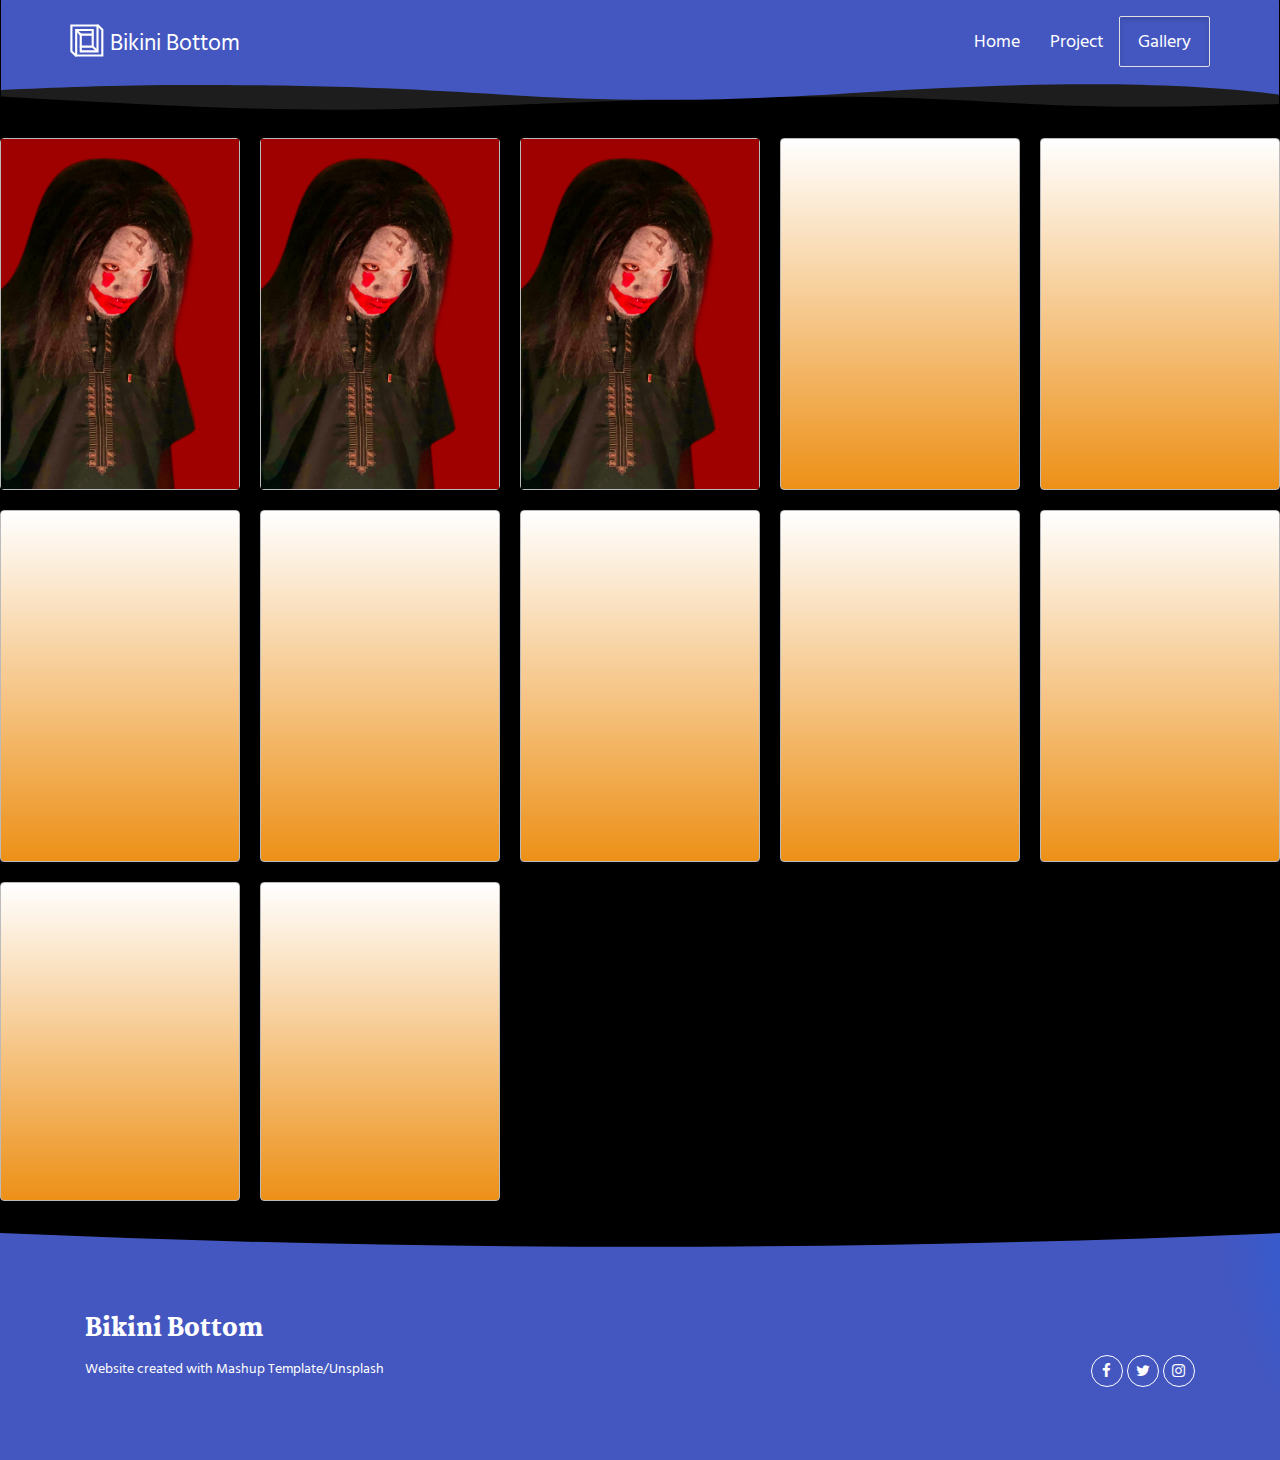
==== commit 208e50c1: "commit 4" ====
--- a/components.html
+++ b/components.html
@@ -17,13 +17,14 @@
   <link href="./assets/favicon.ico" rel="icon">
 
   <link href="" rel="stylesheet">
+  <link rel="stylesheet" type="text/css" href="style.css">
 
-
-  <title>Title page</title>
+  <title>Gallery</title>
 
 <link href="./main.550dcf66.css" rel="stylesheet"></head>
 
 <body> <!-- Add your content of header -->
+  <div class="content">
 <header>
   <nav class="navbar navbar-default active">
     <div class="container">
@@ -36,7 +37,7 @@
         </button>
         <a class="navbar-brand" href="./index.html" title="">
           <img src="./assets/images/mashup-icon.svg" class="navbar-logo-img" alt="">
-          Mashup Template
+          Bikini Bottom
         </a>
       </div>
 
@@ -46,7 +47,7 @@
           <li><a href="./project.html" title="">Project</a></li>
           <li>
             <p>
-              <a href="./components.html" class="btn btn-default navbar-btn" title="">Components</a>
+              <a href="./components.html" class="btn btn-default navbar-btn" title="">Gallery</a>
             </p>
           </li>
 
@@ -57,202 +58,83 @@
 </header>
 
 <!-- Add your site or app content here -->
-  <div class="container">
-    <div class="row">
-      <div class="col-xs-12 col-md-6">
 
-        <div class="template-example">
-          <h2 class="template-title-example">Text</h2>
-          <p>This is bold and this is semi bold and <b>this is extra bold</b>. This is italic and this is extra light and this is light
-          and this is regular. Lorem ipsum dolor sit amet, consectetur adipisicing elit, sed do eiusmod
-          tempor incididunt ut labore et dolore magna aliqua. Ut enim ad minim veniam,
-          quis nostrud exercitation ullamco laboris nisi ut aliquip ex ea commodo
-          consequat. Duis aute irure dolor in reprehenderit in voluptate velit esse
-          cillum dolore eu fugiat nulla pariatur. Excepteur sint occaecat cupidatat non
-          proident, sunt in culpa qui officia deserunt mollit anim id est laborum.
-          </p>
-        </div>
-
-        <div class="template-example">
-          <h2 class="template-title-example">Headings</h2>
-          
-          <table class="table table-bordered">
-            <tr><td><h1>H1: Heading 1</h1></td></tr>
-            <tr><td><h2>H2: Heading 2</h2></td></tr>
-            <tr><td><h3>H3: Heading 3</h3></td></tr>
-            <tr><td><h4>H4: Heading 4</h4></td></tr>
-          </table>
-        </div>
-
-        <div class="template-example">
-          <h2 class="template-title-example">List</h2>
-          <div class="row">
-            <div class="col-md-6">
-              <h3 class="template-title-example">Ordered</h3>
-              <ul>
-                <li>Consectetur adipiscing elit</li>
-                <li>Integer molestie lorem at massa</li>
-                <li>Facilisis in pretium nisl aliquet</li>
-                <li>Nulla volutpat aliquam velit</li>
-              </ul>
-            </div>
-            <div class="col-md-6">
-              <h3 class="template-title-example">Number</h3>
-              <ol>
-                <li>Consectetur adipiscing elit</li>
-                <li>Integer molestie lorem at massa</li>
-                <li>Facilisis in pretium nisl aliquet</li>
-                <li>Nulla volutpat aliquam velit</li>
-              </ol>
-            </div>
-          </div>
-        </div>
-
-        
-      </div>
-
-      <div class="col-xs-12 col-md-6">
-        <div class="template-example">
-          <h2 class="template-title-example">Icons</h2>
-          
-          <div class="row">
-            <div class="col-md-6">
-              <h3 class="template-title-example">Social Round</h2>
-              <ul class="list-icons">
-                <li>
-                  <a href="" class="social-round-icon fa-icon">
-                    <i class="fa fa-facebook"></i>
-                  </a>
-                </li>
-                <li>
-                  <a href="" class="social-round-icon fa-icon">
-                    <i class="fa fa-twitter"></i>
-                  </a>
-                </li>
-                <li>
-                  <a href="" class="social-round-icon fa-icon">
-                    <i class="fa fa-linkedin"></i>
-                  </a>
-                </li>
-                <li>
-                  <a href="" class="social-round-icon fa-icon">
-                    <i class="fa fa-instagram"></i>
-                  </a>
-                </li>
-              </ul>
-            </div>
-            <div class="col-md-6">
-               <h3 class="template-title-example">Basic Icons</h2>
-                <ul class="list-icons">
-                  <li>
-                    <span class="fa-icon">
-                      <i class="fa fa-facebook"></i>
-                    </span>
-                  </li>
-                  <li>
-                    <span class="fa-icon">
-                      <i class="fa fa-twitter"></i>
-                    </span>
-                  </li>
-                  <li>
-                    <span class="fa-icon">
-                      <i class="fa fa-linkedin"></i>
-                    </span>
-                  </li>
-                  <li>
-                    <span class="fa-icon">
-                      <i class="fa fa-instagram"></i>
-                    </span>
-                  </li>
-                </ul>
-            </div>
-
-          </div>
-
-
-          
-
-
-        </div>
-
-        <div class="template-example">
-          <h2 class="template-title-example">Buttons</h2>
-          <div class="row">
-            <div class="col-md-6">
-              <h3 class="template-title-example">Primary</h2>
-              <div class="row">
-                  <div class="col-md-6">
-                  <p><a href="" class="btn btn-primary btn-lg">Primary Large</a></p>
-                  <p><a href="" class="btn btn-primary">Primary </a></p>
-                  <p><a href="" class="btn btn-primary btn-sm">Primary Small</a></p>
-                </div>
-              </div>
-
-            </div>
-
-            <div class="col-md-6">
-              <h3 class="template-title-example">Secondary</h2>
-              <div class="row">
-                  <div class="col-md-6">
-                  <p><a href="" class="btn btn-info btn-lg">Secondary Large</a></p>
-                  <p><a href="" class="btn btn-info">Secondary </a></p>
-                  <p><a href="" class="btn btn-info btn-sm">Secondary Small</a></p>
-                </div>
-              </div>
-            </div>
-          </div>
-        </div>
-        
-        <div class="template-example">
-          <h2 class="template-title-example">Inputs</h2>
-
-            <div class="form-group">
-              <label for="exampleInputEmail1">Email address</label>
-              <input type="email" class="form-control" id="exampleInputEmail1" placeholder="Email">
-            </div>
-
-            <div class="form-group">
-              <select class="form-control">
-                <option>1</option>
-                <option>2</option>
-                <option>3</option>
-                <option>4</option>
-                <option>5</option>
-              </select>
-            </div>
-
-            <div class="form-group">
-              <label class="checkbox-inline">
-                <input 
-                type="checkbox" id="inlineCheckbox1" value="option1"> Email me a copy
-              </label>
-              <label class="checkbox-inline">
-                <input type="checkbox" id="inlineCheckbox2" value="option2"> I am a human
-              </label>
-            </div>
-
-            <div class="form-group">
-              <textarea class="form-control" rows="3" placeholder="Enter your message"></textarea>
-            </div>
-            
-            <div class="alert alert-success" role="alert">Your message was successfully sent</div>
-            <div class="alert alert-danger" role="alert">Your message has not been sent, restart</div>
-        </div>
-
-
-
-
-      </div>
+<div class="contain">
+  <div class="zone brown">
+    <div class="box">
+    <img src="./assets/images/IMG_9097.jpg" alt="" class="reveal img-responsive reveal-content image-center">
     </div>
+</div>
+<div class="zone brown">
+    <img src="./assets/images/IMG_9097.jpg" alt="" class="reveal img-responsive reveal-content image-center">
+</div>
+  <div class="zone brown">          
+    <img src="./assets/images/IMG_9097.jpg" alt="" class="reveal img-responsive reveal-content image-center">
+</div>
+  <div class="zone brown">
+    <img src="./assets/images/IMG_9097.jpg" alt="" class="reveal img-responsive reveal-content image-center">
+</div>
+  <div class="zone brown">
+    <img src="./assets/images/IMG_9097.jpg" alt="" class="reveal img-responsive reveal-content image-center">
   </div>
+  <div class="zone brown">
+    <img src="./assets/images/IMG_9097.jpg" alt="" class="reveal img-responsive reveal-content image-center">
+  </div>
+  <div class="zone brown">
+    <img src="./assets/images/IMG_9093.jpg" alt="" class="reveal img-responsive reveal-content image-center">
+  </div>
+  <div class="zone brown">
+    <img src="./assets/images/IMG_91499.jpg" alt="" class="reveal img-responsive reveal-content image-center">
+  </div>
+  <div class="zone brown">
+    <img src="./assets/images/IMG_9151.jpg" alt="" class="reveal img-responsive reveal-content image-center">
+  </div>
+  <div class="zone brown">
+    <img src="./assets/images/IMG_9101.jpg" alt="" class="reveal img-responsive reveal-content image-center">
+  </div>
+  <div class="zone brown">
+   <img src="./assets/images/IMG_90988.jpg" alt="" class="reveal img-responsive reveal-content image-center">
+</div>
+  <div class="zone brown">
+   <img src="./assets/images/IMG_90933.jpg" alt="" class="reveal img-responsive reveal-content image-center">
+</div>
+  </div>
+<!-- <div class="container zone"><img class="cover" src="maplace5.png"></div>
+  <div class="zone blue grid-wrapper">
+    <div class="box zone"><a href="">
+          <img src="./assets/images/IMG_9093.jpg" alt="" class="reveal img-responsive reveal-content image-center">
+    </a></div>
+    <div class="box zone"><a href="home.html">
+          <img src="./assets/images/IMG_9097.jpg" alt="" class="reveal img-responsive reveal-content image-center">
+      </a></div>
+    <div class="box zone"><a href="">
+          <img src="./assets/images/IMG_9098.jpg" alt="" class="reveal img-responsive reveal-content image-center">
+    </a></div>
+    <div class="box zone"><a href="areta.html">
+          <img src="./assets/images/IMG_9151.jpg" alt="" class="reveal img-responsive reveal-content image-center">
+    </a></div>
+    <div class="box zone"><a href="">
+          <img src="./assets/images/IMG_9149.jpg" alt="" class="reveal img-responsive reveal-content image-center">
+    </a></div>
+    <div class="box zone"><a href="">
+          <img src="./assets/images/IMG_9101.jpg" alt="" class="reveal img-responsive reveal-content image-center">
+    </a></div>
+    <div class="box zone"><a href="">
+          <img src="./assets/images/profil-01.jpg" alt="" class="reveal img-responsive reveal-content image-center">
+    </a></div>
+    <div class="box zone"><a href="">
+          <img src="./assets/images/profil-01.jpg" alt="" class="reveal img-responsive reveal-content image-center">
+    </a></div>
+  </div> -->
+ 
 
 <footer class="footer-container white-text-container">
   <div class="container">
     <div class="row">
-
+</div>
      
       <div class="col-xs-12">
-        <h3>Mountain</h3>
+        <h3>Bikini Bottom</h3>
 
         <div class="row">
           <div class="col-xs-12 col-sm-7">
@@ -267,8 +149,8 @@
               <a href="https://twitter.com/" class="social-round-icon white-round-icon fa-icon" title="">
                 <i class="fa fa-twitter" aria-hidden="true"></i>
               </a>
-              <a href="https://www.linkedin.com/" class="social-round-icon white-round-icon fa-icon" title="">
-                <i class="fa fa-linkedin" aria-hidden="true"></i>
+              <a href="https://www.instagram.com/" class="social-round-icon white-round-icon fa-icon" title="">
+                <i class="fa fa-instagram" aria-hidden="true"></i>
               </a>
             </p>
           </div>
--- a/style.css
+++ b/style.css
@@ -0,0 +1,108 @@
+.content {
+    background-color: black;
+}
+
+.contain {
+    background-color: black;
+    display: grid;
+    grid-gap: 20px;
+    grid-template-columns: repeat(auto-fill, minmax(200px, 1fr));
+    grid-template-rows: 1fr;
+}
+.zone {
+    cursor:pointer;
+  /*  display:block;*/
+    text-align: center;
+    font-size:10em;
+    border-radius:4px;
+    border:1px solid #bbb;
+    transition: all 0.3s linear;
+}
+
+.zone:hover {
+    -webkit-box-shadow:rgba(0,0,0,0.8) 0px 5px 15px, inset rgba(0,0,0,0.15) 0px -10px 20px;
+    -moz-box-shadow:rgba(0,0,0,0.8) 0px 5px 15px, inset rgba(0,0,0,0.15) 0px -10px 20px;
+    -o-box-shadow:rgba(0,0,0,0.8) 0px 5px 15px, inset rgba(0,0,0,0.15) 0px -10px 20px;
+    box-shadow:rgba(0,0,0,0.8) 0px 5px 15px, inset rgba(0,0,0,0.15) 0px -10px 20px;
+}
+
+
+/*https://paulund.co.uk/how-to-create-shiny-css-buttons*/
+/***********************************************************************
+ *  Green Background
+ **********************************************************************/
+.green{
+    background: white; /* Old browsers */
+    background: -moz-linear-gradient(top, #56B870 0%, #a5c956 100%); /* FF3.6+ */
+    background: -webkit-gradient(linear, left top, left bottom, color-stop(0%,#56B870), color-stop(100%,#a5c956)); /* Chrome,Safari4+ */
+    background: -webkit-linear-gradient(top, #56B870 0%,#a5c956 100%); /* Chrome10+,Safari5.1+ */
+    background: -o-linear-gradient(top, #56B870 0%,#a5c956 100%); /* Opera 11.10+ */
+    background: -ms-linear-gradient(top, #56B870 0%,#a5c956 100%); /* IE10+ */
+    background: linear-gradient(top, #56B870 0%,#a5c956 100%); /* W3C */
+}
+
+/***********************************************************************
+ *  Red Background
+ **********************************************************************/
+.red{
+    background: white; /* Old browsers */
+    background: -moz-linear-gradient(top, #C655BE 0%, #cf0404 100%); /* FF3.6+ */
+    background: -webkit-gradient(linear, left top, left bottom, color-stop(0%,#C655BE), color-stop(100%,#cf0404)); /* Chrome,Safari4+ */
+    background: -webkit-linear-gradient(top, #C655BE 0%,#cf0404 100%); /* Chrome10+,Safari5.1+ */
+    background: -o-linear-gradient(top, #C655BE 0%,#cf0404 100%); /* Opera 11.10+ */
+    background: -ms-linear-gradient(top, #C655BE 0%,#cf0404 100%); /* IE10+ */
+    background: linear-gradient(top, #C655BE 0%,#cf0404 100%); /* W3C */
+}
+
+/***********************************************************************
+ *  Yellow Background
+ **********************************************************************/
+.yellow{
+    background: white; /* Old browsers */
+    background: -moz-linear-gradient(top, #F3AAAA 0%, #febf04 100%); /* FF3.6+ */
+    background: -webkit-gradient(linear, left top, left bottom, color-stop(0%,#F3AAAA), color-stop(100%,#febf04)); /* Chrome,Safari4+ */
+    background: -webkit-linear-gradient(top, #F3AAAA 0%,#febf04 100%); /* Chrome10+,Safari5.1+ */
+    background: -o-linear-gradient(top, #F3AAAA 0%,#febf04 100%); /* Opera 11.10+ */
+    background: -ms-linear-gradient(top, #F3AAAA 0%,#febf04 100%); /* IE10+ */
+    background: linear-gradient(top, #F3AAAA 0%,#febf04 100%); /* W3C */
+}
+
+/***********************************************************************
+ *  Blue Background
+ **********************************************************************/
+.blue{
+    background: white; /* Old browsers */
+    background: -moz-linear-gradient(top, #7abcff 0%, #60abf8 44%, #4096ee 100%); /* FF3.6+ */
+    background: -webkit-gradient(linear, left top, left bottom, color-stop(0%,#7abcff), color-stop(44%,#60abf8), color-stop(100%,#4096ee)); /* Chrome,Safari4+ */
+    background: -webkit-linear-gradient(top, #7abcff 0%,#60abf8 44%,#4096ee 100%); /* Chrome10+,Safari5.1+ */
+    background: -o-linear-gradient(top, #7abcff 0%,#60abf8 44%,#4096ee 100%); /* Opera 11.10+ */
+    background: -ms-linear-gradient(top, #7abcff 0%,#60abf8 44%,#4096ee 100%); /* IE10+ */
+    background: linear-gradient(top, #7abcff 0%,#60abf8 44%,#4096ee 100%); /* W3C */
+}
+
+/***********************************************************************
+ *  Purple Background
+ **********************************************************************/
+.purple {
+    background: white; /* Old browsers */
+    background: -moz-linear-gradient(top, #A88BEB 0%, #F1A7F1 44%, #F8CEEC 100%); /* FF3.6+ */
+    background: -webkit-gradient(linear, left top, left bottom, color-stop(0%,#A88BEB), color-stop(44%,#F1A7F1), color-stop(100%,#F8CEEC)); /* Chrome,Safari4+ */
+    background: -webkit-linear-gradient(top, #A88BEB 0%,#F1A7F1 44%,#F8CEEC 100%); /* Chrome10+,Safari5.1+ */
+    background: -o-linear-gradient(top, #A88BEB 0%,#F1A7F1 44%,#F8CEEC 100%); /* Opera 11.10+ */
+    background: -ms-linear-gradient(top, #A88BEB 0%,#F1A7F1 44%,#F8CEEC 100%); /* IE10+ */
+    background: linear-gradient(top, #A88BEB 0%,#F1A7F1 44%,#F8CEEC 100%); /* W3C */
+}
+
+/***********************************************************************
+ *  Brown Background
+ **********************************************************************/
+.brown {
+    background: white; /* Old browsers */
+    background: -moz-linear-gradient(top, white 0%, #ed9017 100%); /* FF3.6+ */
+    background: -webkit-gradient(linear, left top, left bottom, color-stop(0%,white), color-stop(100%,#ed9017)); /* Chrome,Safari4+ */
+    background: -webkit-linear-gradient(top, white 0%,#ed9017 100%); /* Chrome10+,Safari5.1+ */
+    background: -o-linear-gradient(top, white 0%,white 100%); /* Opera 11.10+ */
+    background: -ms-linear-gradient(top, white 0%,white 100%); /* IE10+ */
+    background: linear-gradient(top, white 0%,white 100%); /* W3C */
+    filter: progid:DXImageTransform.Microsoft.gradient( startColorstr='white', endColorstr='white',GradientType=0 ); /* IE6-9 */
+}